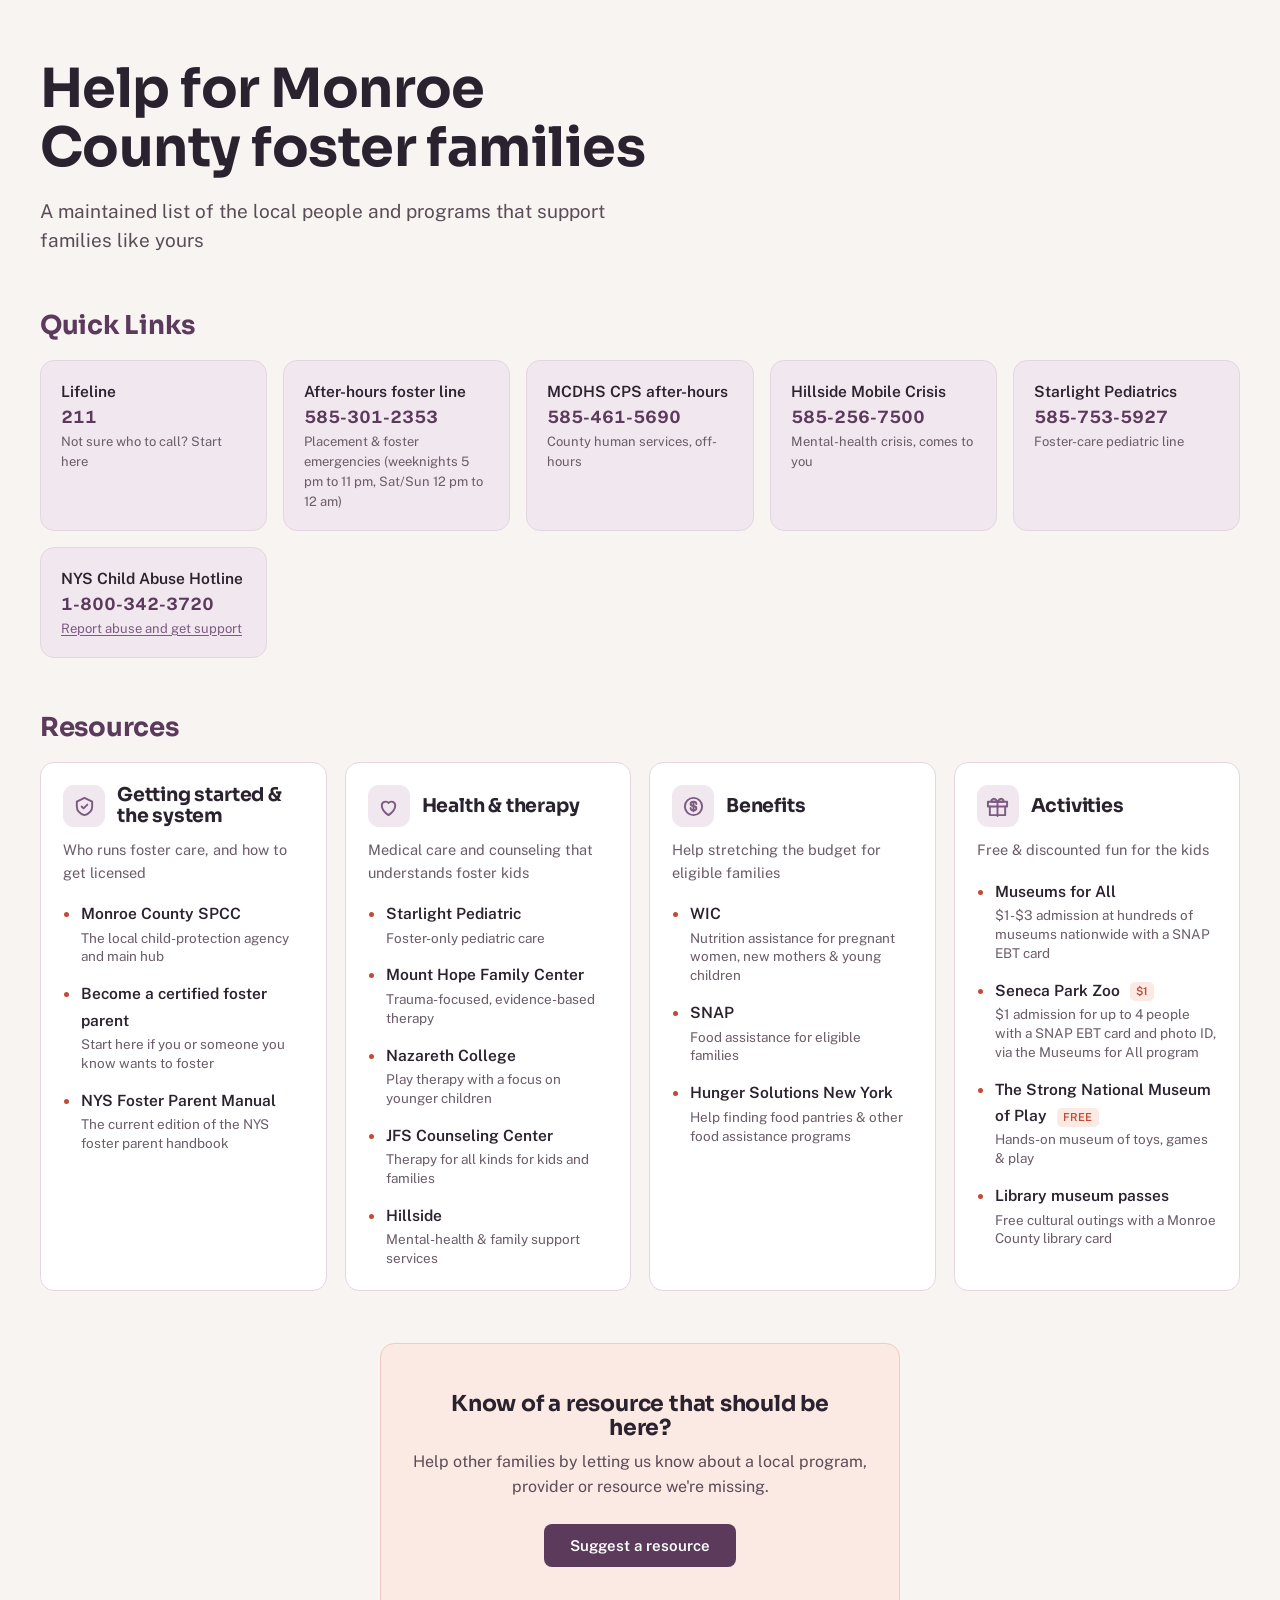
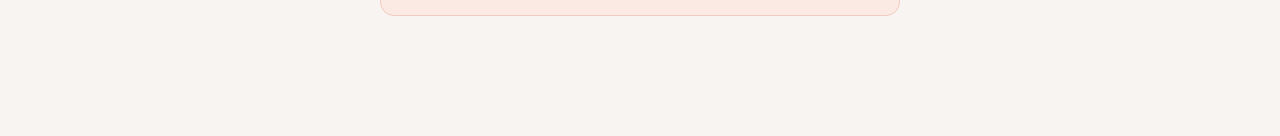
==== index.html @ cf286c2f "styling updates" ====
<!DOCTYPE html>
<html lang="en">
<head>
<meta charset="utf-8" />
<meta name="viewport" content="width=device-width, initial-scale=1" />
<title>Foster Family Resources in Monroe County, NY</title>
<meta name="description" content="A maintained directory of local support for foster and kinship families in Monroe County, New York: crisis help, therapy, benefits, activities and more." />
<link rel="preconnect" href="https://fonts.googleapis.com">
<link rel="preconnect" href="https://fonts.gstatic.com" crossorigin>
<link href="https://fonts.googleapis.com/css2?family=Sora:wght@500;600;700&family=Public+Sans:ital,wght@0,400;0,500;0,600;1,400&display=swap" rel="stylesheet">
<link rel="stylesheet" href="style.css">
</head>
<body>

<main id="top">
  <section class="hero wrap">
    <h1>Help for Monroe County foster families</h1>
    <p class="lead">A maintained list of the local people and programs that support families like yours</p>
  </section>

  <section class="wrap" aria-label="Quick links">
    <div class="sec-head">
      <h2>Quick Links</h2>
    </div>
    <div class="u-grid">
      <div class="u-item">
        <span class="u-name">Lifeline</span>
        <a class="u-num" href="tel:211">211</a>
        <span class="u-sub">Not sure who to call? Start here</span>
      </div>
      <div class="u-item">
        <span class="u-name">After-hours foster line</span>
        <a class="u-num" href="tel:5853012353">585-301-2353</a>
        <span class="u-sub">Placement &amp; foster emergencies (weeknights 5 pm to 11 pm, Sat/Sun 12 pm to 12 am)</span>
      </div>
      <div class="u-item">
        <span class="u-name">MCDHS CPS after-hours</span>
        <a class="u-num" href="tel:5854615690">585-461-5690</a>
        <span class="u-sub">County human services, off-hours</span>
      </div>
      <div class="u-item">
        <span class="u-name">Hillside Mobile Crisis</span>
        <a class="u-num" href="tel:5852567500">585-256-7500</a>
        <span class="u-sub">Mental-health crisis, comes to you</span>
      </div>
      <div class="u-item">
        <span class="u-name">Starlight Pediatrics</span>
        <a class="u-num" href="tel:5857535927">585-753-5927</a>
        <span class="u-sub">Foster-care pediatric line</span>
      </div>
      <div class="u-item">
        <span class="u-name">NYS Child Abuse Hotline</span>
        <a class="u-num" href="tel:18003423720">1-800-342-3720</a>
        <span class="u-sub"><a href="https://www.dorightbykids.org" target="_blank" rel="noopener">Report abuse and get support</a></span>
      </div>
    </div>
  </section>

  <div class="wrap" id="directory">
    <div class="sec-head">
      <h2>Resources</h2>
    </div>
    <div class="grid">

      <!-- Card 1 -->
      <div class="cat">
        <div class="cat-head">
          <div class="icon" aria-hidden="true"><svg viewBox="0 0 24 24" fill="none" stroke="currentColor" stroke-width="2" stroke-linecap="round" stroke-linejoin="round"><path d="M12 3l8 4v5c0 5-3.4 7.7-8 9-4.6-1.3-8-4-8-9V7z"/><path d="M9 12l2 2 4-4"/></svg></div>
          <h3>Getting started &amp; the system</h3>
        </div>
        <p>Who runs foster care, and how to get licensed</p>
        <ul>
          <li>
            <a class="link" href="https://www.spcc-roch.org/" target="_blank" rel="noopener">Monroe County SPCC</a>
            <div class="desc">The local child-protection agency and main hub</div>
          </li>
          <li>
            <a class="link" href="https://www.monroefostercare.org/get-started/" target="_blank" rel="noopener">Become a certified foster parent</a>
            <div class="desc">Start here if you or someone you know wants to foster</div>
          </li>
          <li>
            <a class="link" href="https://ocfs.ny.gov/main/publications/Pub5011.pdf" target="_blank" rel="noopener">NYS Foster Parent Manual</a>
            <div class="desc">The current edition of the NYS foster parent handbook</div>
          </li>
        </ul>
      </div>

      <!-- Card 2 -->
      <div class="cat">
        <div class="cat-head">
          <div class="icon" aria-hidden="true"><svg viewBox="0 0 24 24" fill="none" stroke="currentColor" stroke-width="2" stroke-linecap="round" stroke-linejoin="round"><path d="M12 21s-7-4.5-7-10a4 4 0 017-2.7A4 4 0 0119 11c0 5.5-7 10-7 10z"/></svg></div>
          <h3>Health &amp; therapy</h3>
        </div>
        <p>Medical care and counseling that understands foster kids</p>
        <ul>
          <li>
            <a class="link" href="https://www.monroecounty.gov/health-maternal-foster-care" target="_blank" rel="noopener">Starlight Pediatric</a>
            <div class="desc">Foster-only pediatric care</div>
          </li>
          <li>
            <a class="link" href="https://www.psych.rochester.edu/MHFC/" target="_blank" rel="noopener">Mount Hope Family Center</a>
            <div class="desc">Trauma-focused, evidence-based therapy</div>
          </li>
          <li>
            <a class="link" href="https://www2.naz.edu/york-wellness-rehabilitation-institute/clinic-care/play-therapy/" target="_blank" rel="noopener">Nazareth College</a>
            <div class="desc">Play therapy with a focus on younger children</div>
          </li>
          <li>
            <a class="link" href="https://jfsrochester.org/the-counseling-center-at-jfs/" target="_blank" rel="noopener">JFS Counseling Center</a>
            <div class="desc">Therapy for all kinds for kids and families</div>
          </li>
          <li>
            <a class="link" href="https://hillside.com/services/" target="_blank" rel="noopener">Hillside</a>
            <div class="desc">Mental-health &amp; family support services</div>
          </li>
        </ul>
      </div>

      <!-- Card 3 -->
      <div class="cat">
        <div class="cat-head">
          <div class="icon" aria-hidden="true"><svg viewBox="0 0 24 24" fill="none" stroke="currentColor" stroke-width="2" stroke-linecap="round" stroke-linejoin="round"><circle cx="12" cy="12" r="9"/><path d="M12 7v10M15 9.5c0-1.4-1.3-2.5-3-2.5s-3 1-3 2.3c0 1.3 1 1.9 3 2.2s3 1 3 2.2c0 1.3-1.3 2.3-3 2.3s-3-1.1-3-2.5"/></svg></div>
          <h3>Benefits</h3>
        </div>
        <p>Help stretching the budget for eligible families</p>
        <ul>
          <li>
            <a class="link" href="https://www.health.ny.gov/prevention/nutrition/wic/" target="_blank" rel="noopener">WIC</a>
            <div class="desc">Nutrition assistance for pregnant women, new mothers &amp; young children</div>
          </li>
          <li>
            <a class="link" href="https://otda.ny.gov/programs/snap/" target="_blank" rel="noopener">SNAP</a>
            <div class="desc">Food assistance for eligible families</div>
          </li>
          <li>
            <a class="link" href="https://hungersolutionsny.org/" target="_blank" rel="noopener">Hunger Solutions New York</a>
            <div class="desc">Help finding food pantries &amp; other food assistance programs</div>
          </li>
        </ul>
      </div>

      <!-- Card 4 -->
      <div class="cat">
        <div class="cat-head">
          <div class="icon" aria-hidden="true"><svg viewBox="0 0 24 24" fill="none" stroke="currentColor" stroke-width="2" stroke-linecap="round" stroke-linejoin="round"><path d="M20 12v9H4v-9"/><path d="M2 7h20v5H2z"/><path d="M12 22V7"/><path d="M12 7S9.5 3 7 4.2 6 7 6 7h6zM12 7s2.5-4 5-2.8S18 7 18 7h-6z"/></svg></div>
          <h3>Activities</h3>
        </div>
        <p>Free &amp; discounted fun for the kids</p>
        <ul>
          <li>
            <a class="link" href="https://museums4all.org/" target="_blank" rel="noopener">Museums for All</a>
            <div class="desc">$1-$3 admission at hundreds of museums nationwide with a SNAP EBT card</div>
          </li>
          <li>
            <a class="link" href="https://www.senecaparkzoo.org/" target="_blank" rel="noopener">Seneca Park Zoo <span class="tag">$1</span></a>
            <div class="desc">$1 admission for up to 4 people with a SNAP EBT card and photo ID, via the Museums for All program</div>
          </li>
          <li>
            <a class="link" href="https://www.museumofplay.org/about/community-access/" target="_blank" rel="noopener">The Strong National Museum of Play <span class="tag">Free</span></a>
            <div class="desc">Hands-on museum of toys, games &amp; play</div>
          </li>
          <li>
            <a class="link" href="https://libraryweb.org/whats_new/very-important-places-v-i-p-pass-program/" target="_blank" rel="noopener">Library museum passes</a>
            <div class="desc">Free cultural outings with a Monroe County library card</div>
          </li>
        </ul>
      </div>

    </div>

    <div class="suggest-cta" id="suggest">
      <h3>Know of a resource that should be here?</h3>
      <p>Help other families by letting us know about a local program, provider or resource we're missing.</p>
      <a class="suggest-btn" href="mailto:contact@monroecountyfosterparents.com">Suggest a resource</a>
    </div>
  </div>

</main>

</body>
</html>
---- style.css ----
:root{
  --ink:#2B2230;
  --evergreen:#5B3A5C;
  --moss:#7C5A82;
  --moss-soft:#F1E7EF;
  --paper:#F8F4F2;
  --card:#FFFFFF;
  --line:#E3D6E1;
  --honey:#E4694F;
  --honey-deep:#C24B33;
  --honey-soft:#FBE9E3;
  --shadow:0 1px 2px rgba(60,30,58,.05), 0 8px 24px rgba(60,30,58,.08);
  --radius:14px;
}
*{box-sizing:border-box}
html{scroll-behavior:smooth}
@media (prefers-reduced-motion:reduce){html{scroll-behavior:auto}}
body{
  margin:0;
  background:var(--paper);
  color:var(--ink);
  font-family:"Public Sans",system-ui,-apple-system,Segoe UI,Roboto,sans-serif;
  font-size:17px;
  line-height:1.55;
  -webkit-font-smoothing:antialiased;
}
a{color:var(--moss);text-underline-offset:2px;text-decoration-thickness:1px}
a:hover{color:var(--evergreen)}
h1,h2,h3{font-family:"Sora",system-ui,-apple-system,Segoe UI,Roboto,sans-serif;line-height:1.1;letter-spacing:-.01em;margin:0}
.wrap{max-width:1280px;margin:0 auto;padding:0 40px}

/* ---- Hero ---- */
.hero{padding-top:60px}
.hero .eyebrow{
  display:inline-block;font-size:13px;font-weight:600;letter-spacing:.08em;
  text-transform:uppercase;color:var(--honey-deep);margin-bottom:16px
}
.hero h1{font-size:clamp(34px,5.5vw,54px);max-width:16ch}
.hero p.lead{font-size:19px;max-width:52ch;margin:18px 0 0;color:#5A4C57}
.search{
  margin-top:28px;display:flex;gap:10px;max-width:520px;
  background:var(--card);border:1px solid var(--line);border-radius:12px;
  padding:6px;box-shadow:var(--shadow)
}
.search input{
  flex:1;border:none;background:transparent;font:400 16px "Public Sans",sans-serif;
  padding:10px 12px;color:var(--ink)
}
.search input:focus{outline:none}
.search button{
  border:none;background:var(--evergreen);color:#fff;font:600 15px "Public Sans",sans-serif;
  padding:10px 20px;border-radius:8px;cursor:pointer
}
.search button:hover{background:var(--moss)}

/* ---- Quick links ---- */
.u-grid{display:grid;grid-template-columns:repeat(auto-fit,minmax(220px,1fr));gap:16px}
.u-item{
  background:var(--moss-soft);border:1px solid var(--line);border-radius:var(--radius);
  padding:18px 20px;display:flex;flex-direction:column;gap:1px;
  transition:transform .16s ease
}
@media (prefers-reduced-motion:no-preference){
  .u-item:hover{transform:translateY(-3px)}
}
.u-item .u-name{color:var(--ink);font-weight:600;font-size:15.5px}
.u-item a.u-num{
  font-size:17px;font-weight:700;color:var(--evergreen);font-variant-numeric:tabular-nums;
  text-decoration:none
}
.u-item a.u-num:hover{text-decoration:underline;color:var(--moss)}
.u-item .u-sub{font-size:13px;color:#6B5C67}
.u-item .u-sub a{color:var(--moss)}

@media(max-width:560px){
  body{margin-top:24px}
  .wrap{padding:0 24px}
  #directory{margin-top:28px}
  .suggest-cta{margin-top:28px}
  .sec-head{margin-top:28px}
  .u-item{padding:16px 18px}
  .u-item .u-name{font-size:16.5px}
  .u-item a.u-num{font-size:18px}
}

/* ---- Section head ---- */
.sec-head{display:flex;align-items:baseline;justify-content:space-between;margin:56px 0 20px;gap:16px}
.sec-head h2{font-size:26px;color:var(--evergreen)}
.sec-head p{margin:0;color:#6B5C67;font-size:15px}

/* ---- Category grid ---- */
#directory{margin-top:52px}
main{padding-bottom:120px}
.grid{display:grid;grid-template-columns:repeat(auto-fill,minmax(280px,1fr));gap:18px}
.cat{
  background:var(--card);border:1px solid var(--line);border-radius:var(--radius);
  padding:22px;display:flex;flex-direction:column;
  transition:transform .16s ease
}
@media (prefers-reduced-motion:no-preference){
  .cat:hover{transform:translateY(-3px)}
}
.cat-head{display:flex;align-items:center;gap:12px;margin-bottom:12px}
.cat .icon{
  width:42px;height:42px;border-radius:11px;background:var(--moss-soft);
  display:grid;place-items:center;color:var(--moss);flex:none
}
.cat .icon svg{width:23px;height:23px}
.cat h3{font-size:19px;margin-bottom:0}
.cat > p{margin:0 0 16px;font-size:14.5px;color:#6B5C67}
.cat ul{list-style:disc;margin:0;padding:0 0 0 18px;display:flex;flex-direction:column;gap:14px}
.cat li::marker{color:var(--honey-deep)}
.cat li a.link{
  text-decoration:none;color:var(--ink);
  font-size:15.5px;font-weight:600
}
.cat li a.link:hover{color:var(--moss)}
.cat li .desc{margin:2px 0 0;font-size:13.5px;color:#6B5C67;line-height:1.4}
.cat li .tag{
  display:inline-block;font-size:11px;font-weight:600;letter-spacing:.03em;
  color:var(--honey-deep);background:var(--honey-soft);border-radius:5px;padding:1px 6px;margin-left:6px;
  vertical-align:middle;text-transform:uppercase
}

/* ---- Suggest call-out ---- */
.suggest-cta{
  margin-top:52px;padding:48px 32px;text-align:center;max-width:520px;margin-left:auto;margin-right:auto;
  background:var(--honey-soft);border:1px solid #F0CBC0;
  border-radius:var(--radius)
}
.suggest-cta h3{font-size:22px;max-width:24ch;margin:0 auto}
.suggest-cta p{margin:10px auto 24px;font-size:16px;color:#5A4C57;max-width:46ch}
.suggest-btn{
  display:inline-block;background:var(--evergreen);color:#fff;text-decoration:none;
  font:600 15px "Public Sans",sans-serif;padding:13px 26px;border-radius:8px
}
.suggest-btn:hover{background:var(--moss);color:#fff}

@media(max-width:560px){
  .suggest-cta{padding:36px 22px}
}
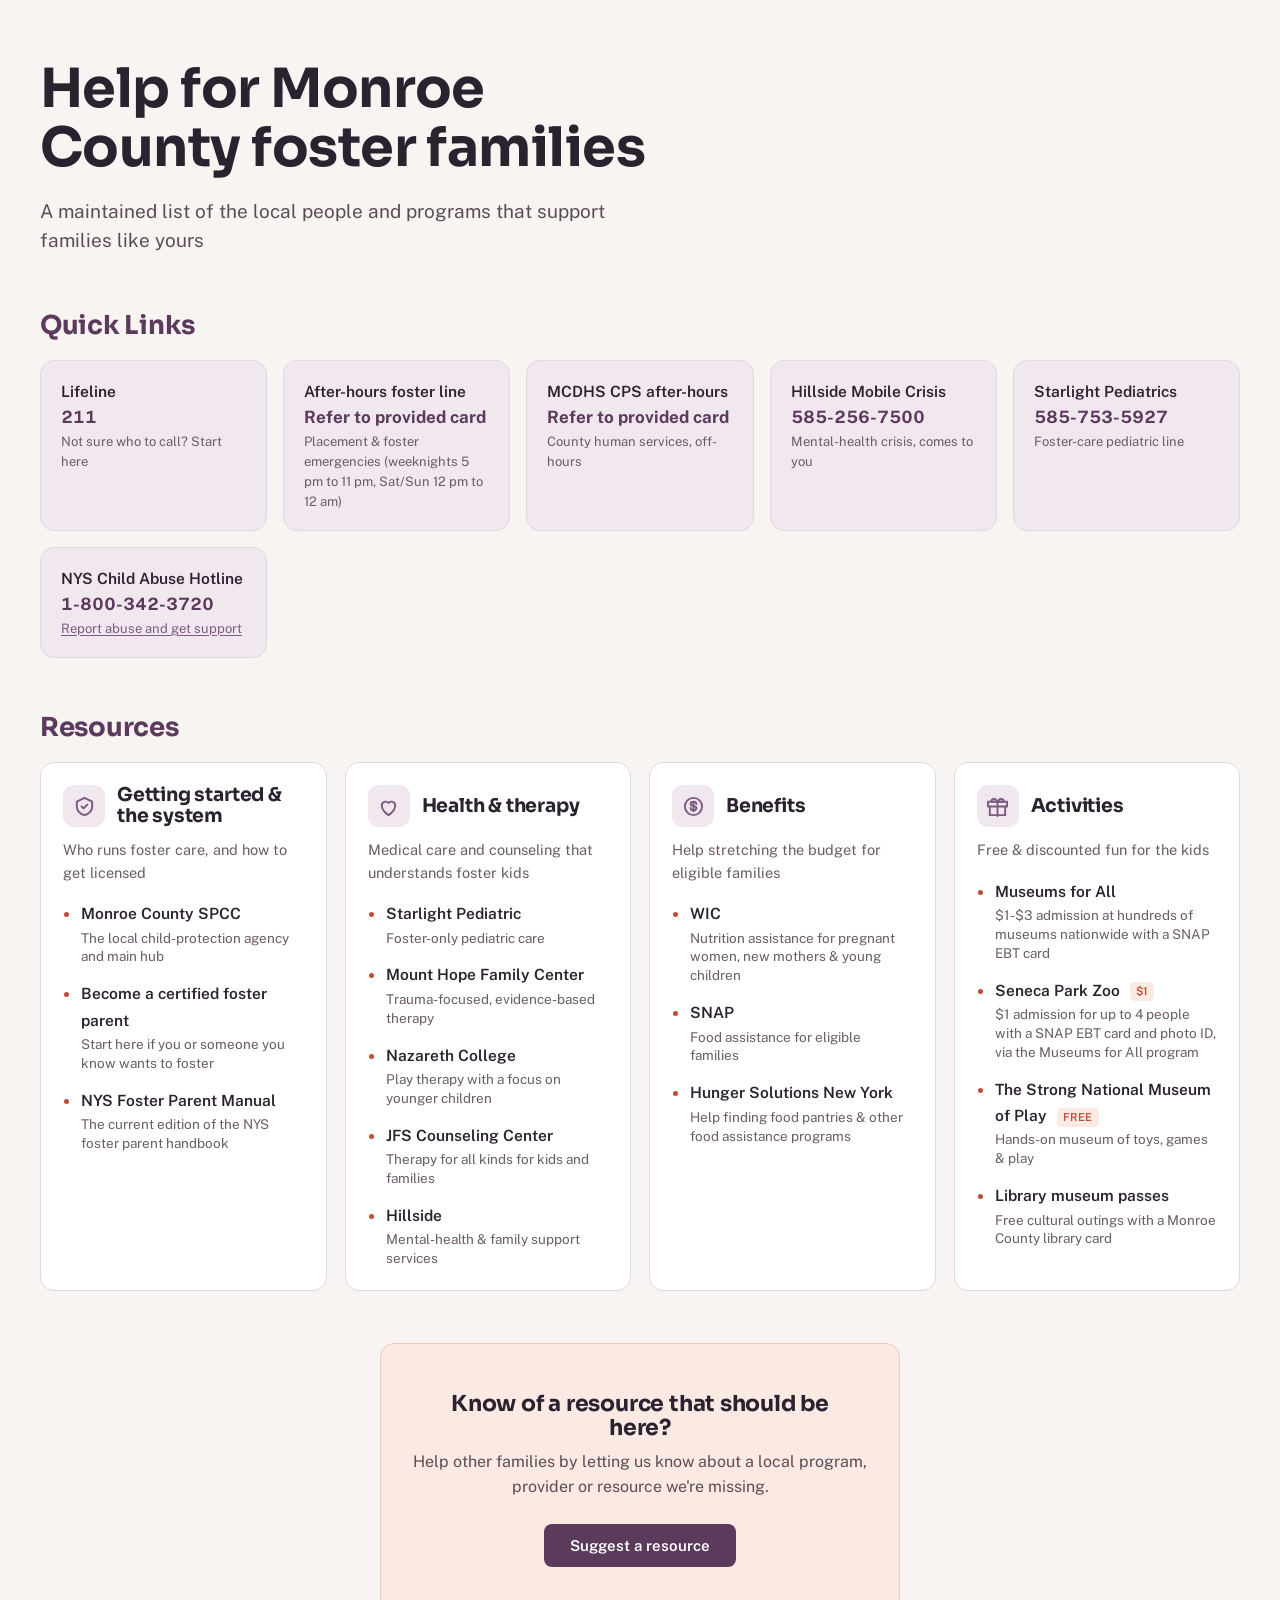
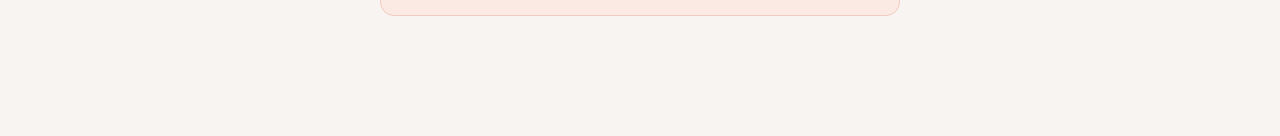
==== commit 17b49998: "remove after hours numbers" ====
--- a/index.html
+++ b/index.html
@@ -31,12 +31,12 @@
       </div>
       <div class="u-item">
         <span class="u-name">After-hours foster line</span>
-        <a class="u-num" href="tel:5853012353">585-301-2353</a>
+        <a class="u-num">Refer to provided card</a>
         <span class="u-sub">Placement &amp; foster emergencies (weeknights 5 pm to 11 pm, Sat/Sun 12 pm to 12 am)</span>
       </div>
       <div class="u-item">
         <span class="u-name">MCDHS CPS after-hours</span>
-        <a class="u-num" href="tel:5854615690">585-461-5690</a>
+        <a class="u-num">Refer to provided card</a>
         <span class="u-sub">County human services, off-hours</span>
       </div>
       <div class="u-item">
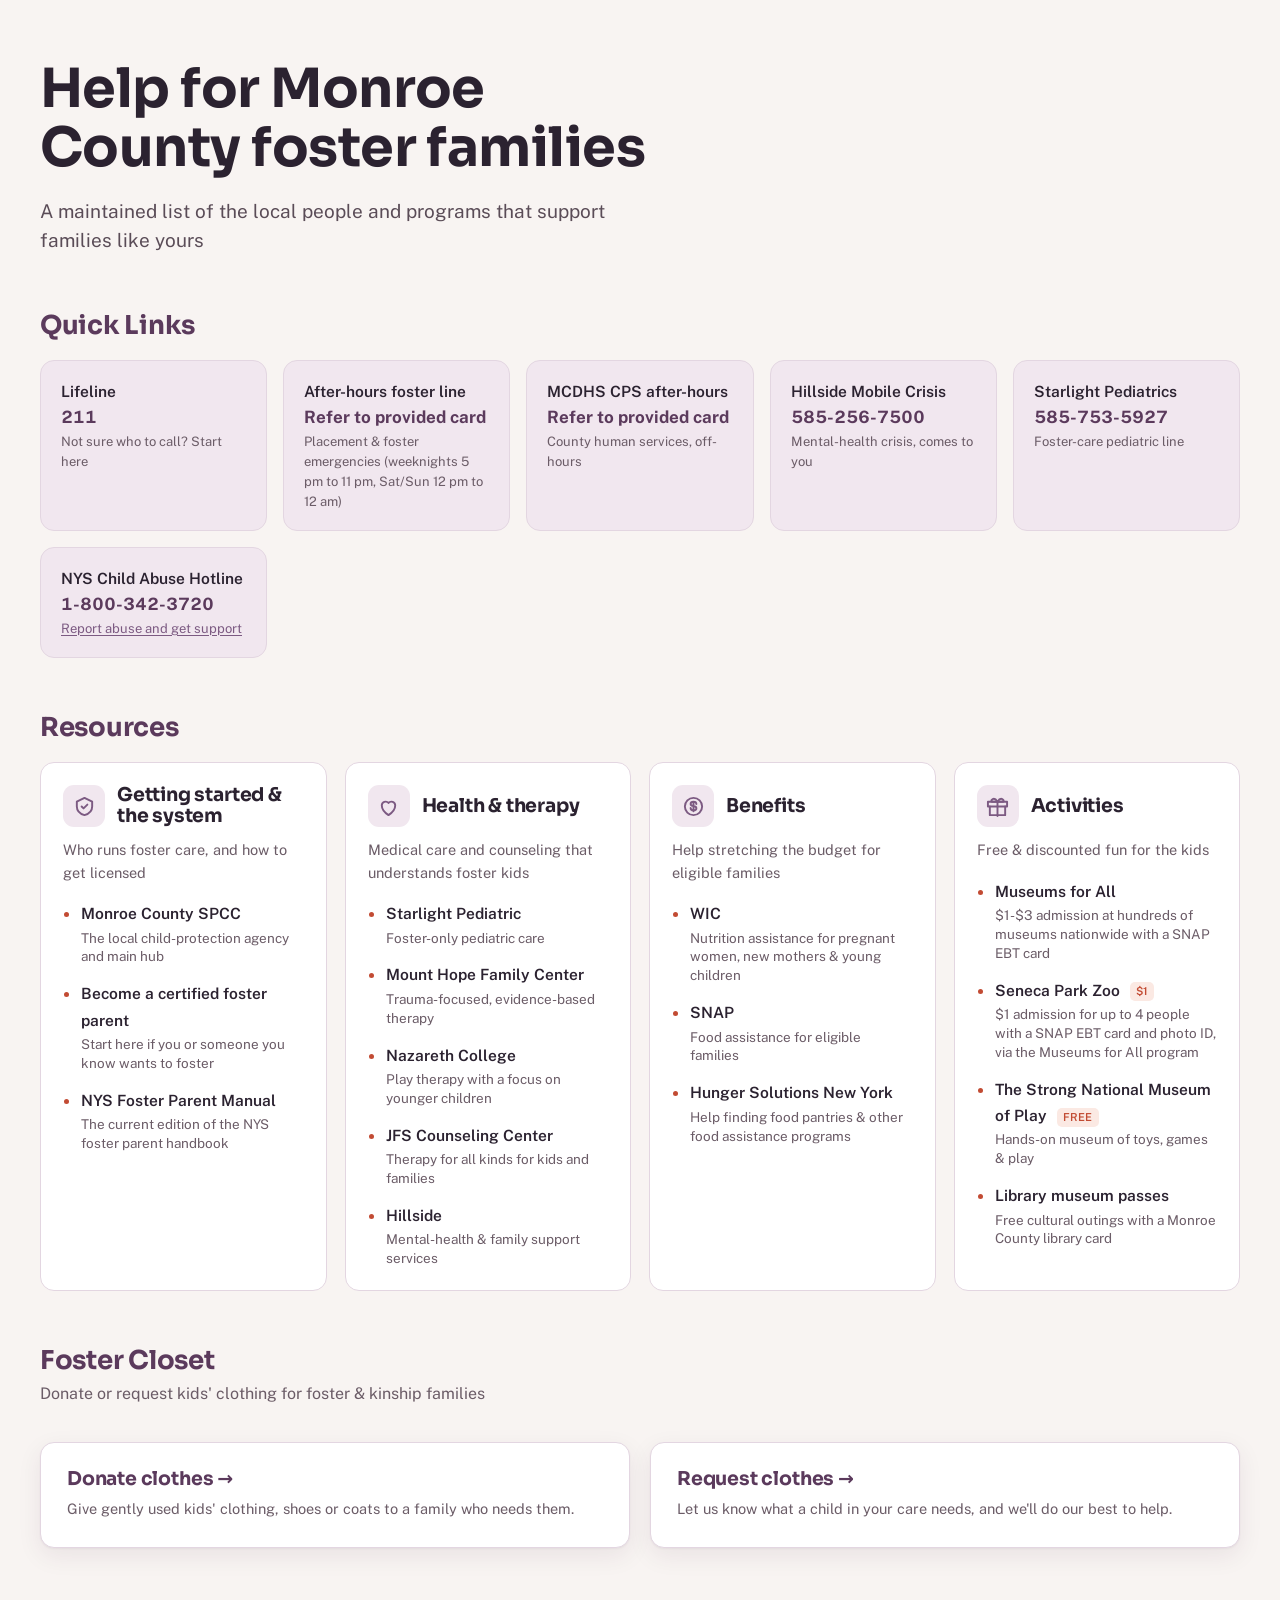
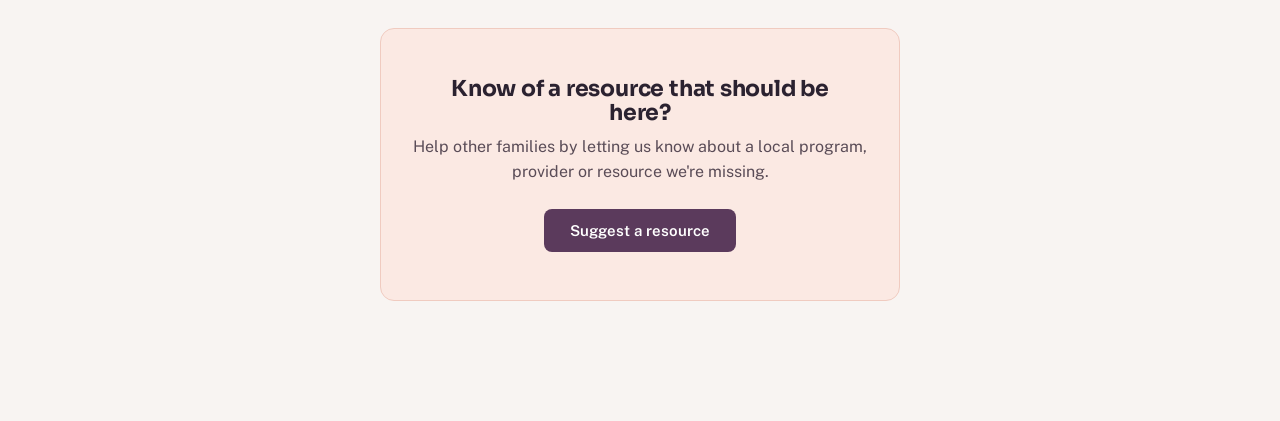
==== commit ada94e6b: "Add foster closet form" ====
--- a/index.html
+++ b/index.html
@@ -168,7 +168,26 @@
       </div>
 
     </div>
-
+  </div>
+
+  <section class="wrap" aria-label="Foster Closet" id="foster-closet">
+    <div class="sec-head sec-head--stacked">
+      <h2>Foster Closet</h2>
+      <p>Donate or request kids' clothing for foster &amp; kinship families</p>
+    </div>
+    <div class="closet-links">
+      <a class="closet-link-card" href="donate-closet.html">
+        <h3>Donate clothes &rarr;</h3>
+        <p>Give gently used kids' clothing, shoes or coats to a family who needs them.</p>
+      </a>
+      <a class="closet-link-card" href="request-closet.html">
+        <h3>Request clothes &rarr;</h3>
+        <p>Let us know what a child in your care needs, and we'll do our best to help.</p>
+      </a>
+    </div>
+  </section>
+
+  <div class="wrap">
     <div class="suggest-cta" id="suggest">
       <h3>Know of a resource that should be here?</h3>
       <p>Help other families by letting us know about a local program, provider or resource we're missing.</p>
--- a/style.css
+++ b/style.css
@@ -88,6 +88,9 @@
 .sec-head h2{font-size:26px;color:var(--evergreen)}
 .sec-head p{margin:0;color:#6B5C67;font-size:15px}
 
+.sec-head--stacked{flex-direction:column;align-items:flex-start;gap:6px}
+.sec-head--stacked p{font-size:16px}
+
 /* ---- Category grid ---- */
 #directory{margin-top:52px}
 main{padding-bottom:120px}
@@ -139,3 +142,48 @@
 @media(max-width:560px){
   .suggest-cta{padding:36px 22px}
 }
+
+/* ---- Sub-pages (foster closet) ---- */
+.back-link{
+  display:inline-block;margin-top:32px;font-size:14px;font-weight:600;
+  color:var(--moss);text-decoration:none
+}
+.back-link:hover{color:var(--evergreen)}
+.page-hero{padding:20px 0 8px}
+.page-hero h1{font-size:clamp(28px,4.5vw,40px);max-width:18ch}
+.page-hero p.lead{font-size:17px;max-width:56ch;margin:14px 0 0;color:#5A4C57}
+
+.closet-links{display:flex;gap:20px;flex-wrap:wrap;margin:36px 0 80px}
+.closet-link-card{
+  flex:1 1 260px;background:var(--card);border:1px solid var(--line);border-radius:var(--radius);
+  padding:26px;text-decoration:none;color:var(--ink);box-shadow:var(--shadow);
+  transition:transform .16s ease
+}
+@media (prefers-reduced-motion:no-preference){
+  .closet-link-card:hover{transform:translateY(-3px)}
+}
+.closet-link-card h3{font-size:19px;color:var(--evergreen);margin-bottom:8px}
+.closet-link-card p{margin:0;font-size:14.5px;color:#6B5C67}
+
+.form-card{
+  background:var(--card);border:1px solid var(--line);border-radius:var(--radius);
+  padding:32px;box-shadow:var(--shadow);max-width:640px;margin:32px 0 100px
+}
+.form-card--centered{margin-left:auto;margin-right:auto}
+.field{margin-bottom:20px;display:flex;flex-direction:column;gap:6px}
+.field label{font-weight:600;font-size:14.5px;color:var(--ink)}
+.field .hint{font-size:13px;font-weight:400;color:#6B5C67}
+.field input,.field select,.field textarea{
+  font:400 16px "Public Sans",sans-serif;padding:10px 12px;
+  border:1px solid var(--line);border-radius:8px;background:var(--paper);color:var(--ink)
+}
+.field textarea{resize:vertical;min-height:90px}
+.field input:focus,.field select:focus,.field textarea:focus{
+  outline:2px solid var(--moss);outline-offset:1px
+}
+.form-card .suggest-btn{display:block;margin-left:auto;margin-top:28px}
+.form-note{margin-top:16px;font-size:13.5px;color:#6B5C67;text-align:right}
+
+@media(max-width:560px){
+  .form-card{padding:22px}
+}
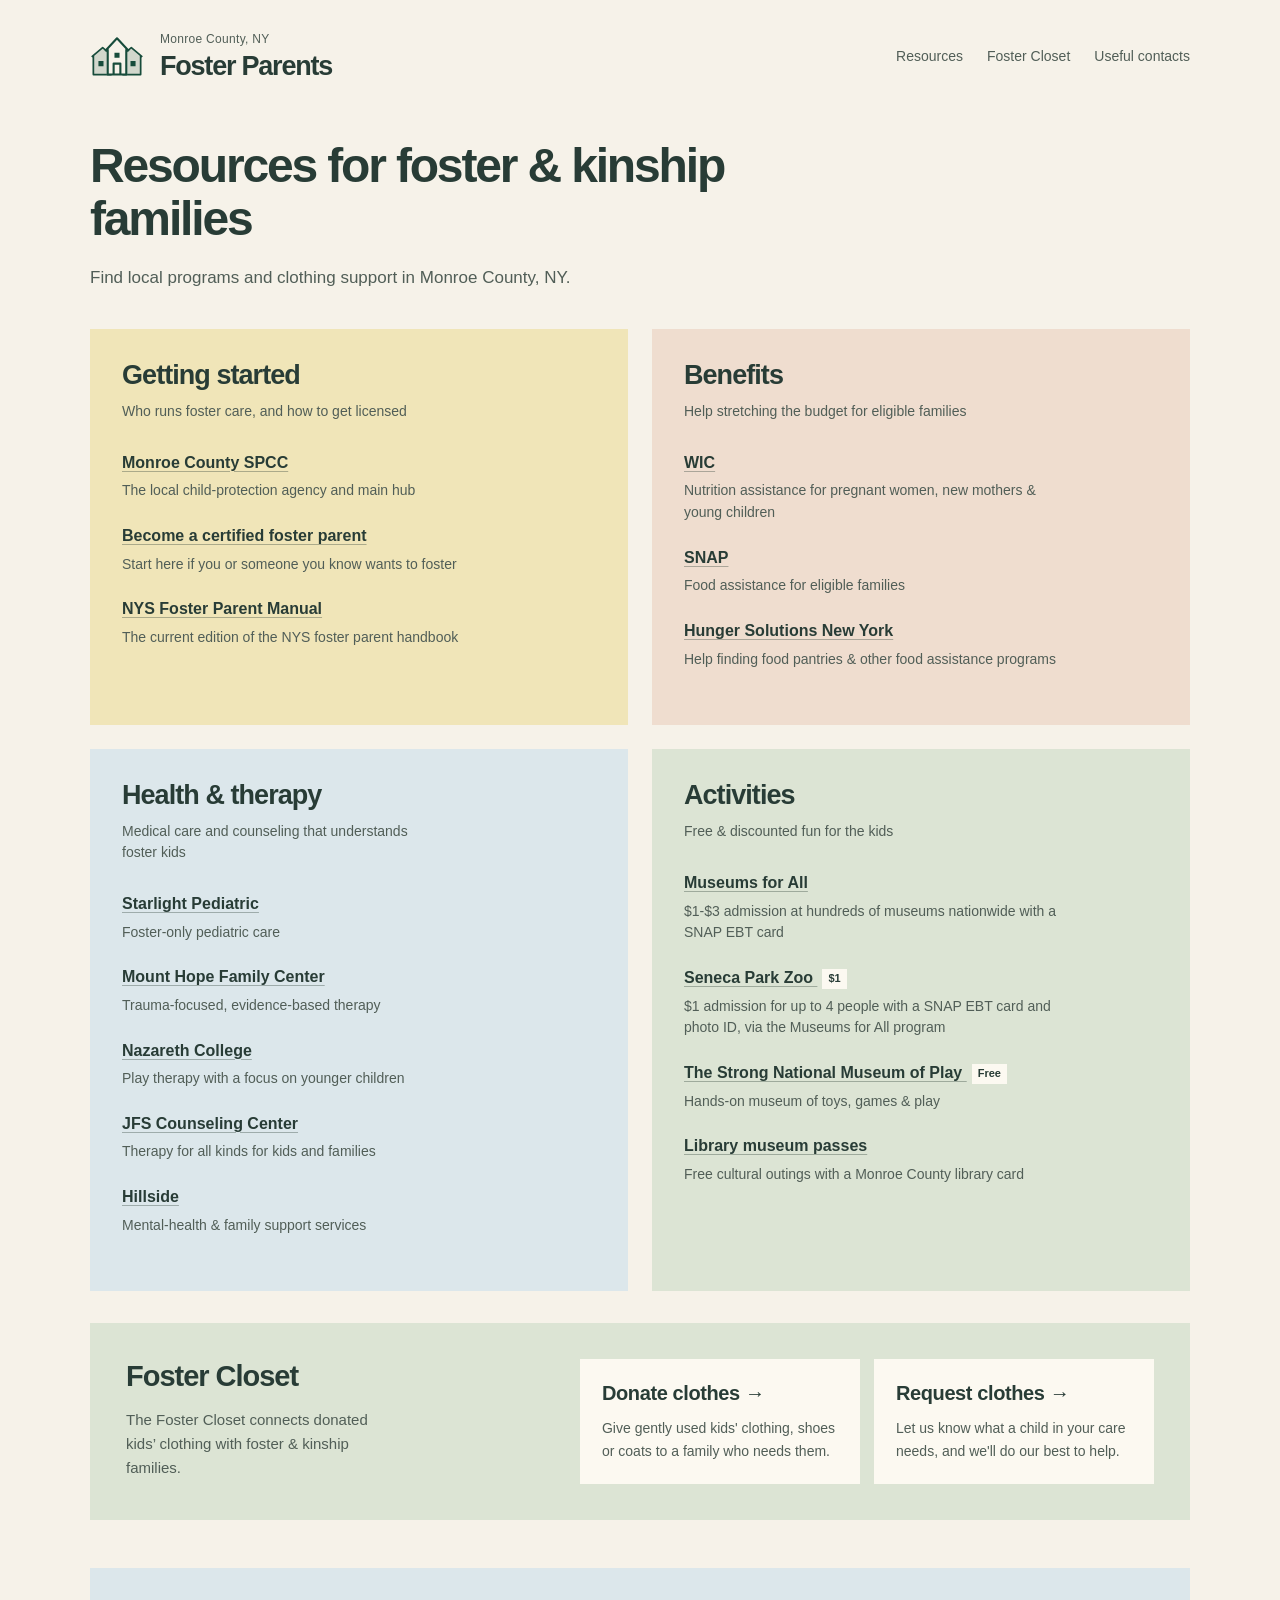
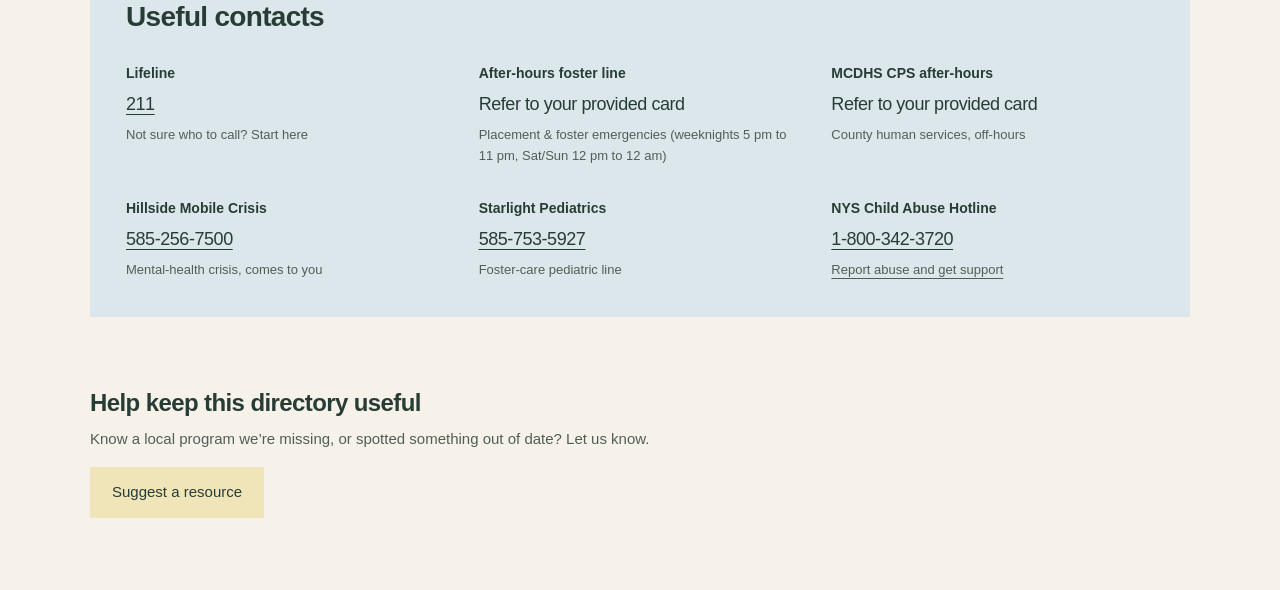
==== commit dc742fbe: "Refresh resource site with neighborhood bulletin board design - Add cohesive colors, grouped resourc" ====
--- a/index.html
+++ b/index.html
@@ -6,162 +6,120 @@
 <meta name="viewport" content="width=device-width, initial-scale=1" />
 <title>Foster Family Resources in Monroe County, NY</title>
 <meta name="description" content="A maintained directory of local support for foster and kinship families in Monroe County, New York: crisis help, therapy, benefits, activities and more." />
-<link rel="preconnect" href="https://fonts.googleapis.com">
-<link rel="preconnect" href="https://fonts.gstatic.com" crossorigin>
-<link href="https://fonts.googleapis.com/css2?family=Sora:wght@500;600;700&family=Public+Sans:ital,wght@0,400;0,500;0,600;1,400&display=swap" rel="stylesheet">
+<link rel="canonical" href="https://monroecountyfosterparents.com/" />
+<meta property="og:type" content="website" />
+<meta property="og:site_name" content="Monroe County Foster Parents" />
+<meta property="og:title" content="Foster Family Resources in Monroe County, NY" />
+<meta property="og:description" content="A maintained directory of local support for foster and kinship families in Monroe County, New York: crisis help, therapy, benefits, activities and more." />
+<meta property="og:url" content="https://monroecountyfosterparents.com/" />
+<meta name="twitter:card" content="summary" />
+<meta name="twitter:title" content="Foster Family Resources in Monroe County, NY" />
+<meta name="twitter:description" content="A maintained directory of local support for foster and kinship families in Monroe County, New York: crisis help, therapy, benefits, activities and more." />
+<script type="application/ld+json">
+{
+  "@context": "https://schema.org",
+  "@type": "Organization",
+  "name": "Monroe County Foster Parents",
+  "url": "https://monroecountyfosterparents.com/",
+  "description": "A maintained directory of local support for foster and kinship families in Monroe County, New York: crisis help, therapy, benefits, activities and more.",
+  "areaServed": {
+    "@type": "AdministrativeArea",
+    "name": "Monroe County, New York"
+  }
+}
+</script>
 <link rel="stylesheet" href="style.css">
 </head>
-<body>
+<body class="neighborhood">
+<a class="skip-link" href="#main">Skip to content</a>
+<header class="site-header wrap"><a class="brand" href="index.html"><svg class="village-mark" viewBox="0 0 64 52" aria-hidden="true" focusable="false" fill="none"><path d="M3 27 15 17l12 10v21H3Z" fill="currentColor" opacity=".16"/><path d="M37 27 49 17l12 10v21H37Z" fill="currentColor" opacity=".16"/><path d="m2 27 13-11 13 11M4 26v22h21V26m11 1 13-11 13 11M39 26v22h21V26" stroke="currentColor" stroke-width="2" stroke-linejoin="round"/><path d="M20 19 32 6l12 13v29H20Z" fill="var(--paper)"/><path d="m18 20 14-15 14 15M21 18v30h22V18M28 48V35h8v13" stroke="currentColor" stroke-width="2.5" stroke-linejoin="round"/><path d="M29 22h6v6h-6zM10 32h6v6h-6zM48 32h6v6h-6z" fill="currentColor"/></svg><span class="brand-type"><span class="brand-place">Monroe County, NY</span><span class="brand-name">Foster Parents</span></span></a><nav aria-label="Main navigation"><a href="index.html#directory">Resources</a><a href="index.html#foster-closet">Foster Closet</a><a href="index.html#contacts">Useful contacts</a></nav></header>
 
-<main id="top">
-  <section class="hero wrap">
-    <h1>Help for Monroe County foster families</h1>
-    <p class="lead">A maintained list of the local people and programs that support families like yours</p>
-  </section>
-
-  <section class="wrap" aria-label="Quick links">
-    <div class="sec-head">
-      <h2>Quick Links</h2>
-    </div>
-    <div class="u-grid">
-      <div class="u-item">
-        <span class="u-name">Lifeline</span>
-        <a class="u-num" href="tel:211">211</a>
-        <span class="u-sub">Not sure who to call? Start here</span>
-      </div>
-      <div class="u-item">
-        <span class="u-name">After-hours foster line</span>
-        <a class="u-num">Refer to provided card</a>
-        <span class="u-sub">Placement &amp; foster emergencies (weeknights 5 pm to 11 pm, Sat/Sun 12 pm to 12 am)</span>
-      </div>
-      <div class="u-item">
-        <span class="u-name">MCDHS CPS after-hours</span>
-        <a class="u-num">Refer to provided card</a>
-        <span class="u-sub">County human services, off-hours</span>
-      </div>
-      <div class="u-item">
-        <span class="u-name">Hillside Mobile Crisis</span>
-        <a class="u-num" href="tel:5852567500">585-256-7500</a>
-        <span class="u-sub">Mental-health crisis, comes to you</span>
-      </div>
-      <div class="u-item">
-        <span class="u-name">Starlight Pediatrics</span>
-        <a class="u-num" href="tel:5857535927">585-753-5927</a>
-        <span class="u-sub">Foster-care pediatric line</span>
-      </div>
-      <div class="u-item">
-        <span class="u-name">NYS Child Abuse Hotline</span>
-        <a class="u-num" href="tel:18003423720">1-800-342-3720</a>
-        <span class="u-sub"><a href="https://www.dorightbykids.org" target="_blank" rel="noopener">Report abuse and get support</a></span>
-      </div>
-    </div>
-  </section>
-
+<main id="main" tabindex="-1">
   <div class="wrap" id="directory">
     <div class="sec-head">
-      <h2>Resources</h2>
+      <div><h1>Resources for foster &amp; kinship families</h1><p class="directory-intro">Find local programs and clothing support in Monroe County, NY.</p></div>
     </div>
     <div class="grid">
 
-      <!-- Card 1 -->
       <div class="cat">
-        <div class="cat-head">
-          <div class="icon" aria-hidden="true"><svg viewBox="0 0 24 24" fill="none" stroke="currentColor" stroke-width="2" stroke-linecap="round" stroke-linejoin="round"><path d="M12 3l8 4v5c0 5-3.4 7.7-8 9-4.6-1.3-8-4-8-9V7z"/><path d="M9 12l2 2 4-4"/></svg></div>
-          <h3>Getting started &amp; the system</h3>
-        </div>
-        <p>Who runs foster care, and how to get licensed</p>
-        <ul>
+        <div class="cat-heading"><h2 id="getting-started">Getting started</h2><p>Who runs foster care, and how to get licensed</p></div>
+        <ul role="list">
           <li>
-            <a class="link" href="https://www.spcc-roch.org/" target="_blank" rel="noopener">Monroe County SPCC</a>
+            <a class="link" href="https://www.spcc-roch.org/" target="_blank" rel="noopener">Monroe County SPCC<span class="sr-only"> (opens in a new tab)</span></a>
             <div class="desc">The local child-protection agency and main hub</div>
           </li>
           <li>
-            <a class="link" href="https://www.monroefostercare.org/get-started/" target="_blank" rel="noopener">Become a certified foster parent</a>
+            <a class="link" href="https://www.monroefostercare.org/get-started/" target="_blank" rel="noopener">Become a certified foster parent<span class="sr-only"> (opens in a new tab)</span></a>
             <div class="desc">Start here if you or someone you know wants to foster</div>
           </li>
           <li>
-            <a class="link" href="https://ocfs.ny.gov/main/publications/Pub5011.pdf" target="_blank" rel="noopener">NYS Foster Parent Manual</a>
+            <a class="link" href="https://ocfs.ny.gov/main/publications/Pub5011.pdf" target="_blank" rel="noopener">NYS Foster Parent Manual<span class="sr-only"> (opens in a new tab)</span></a>
             <div class="desc">The current edition of the NYS foster parent handbook</div>
           </li>
         </ul>
       </div>
 
-      <!-- Card 2 -->
       <div class="cat">
-        <div class="cat-head">
-          <div class="icon" aria-hidden="true"><svg viewBox="0 0 24 24" fill="none" stroke="currentColor" stroke-width="2" stroke-linecap="round" stroke-linejoin="round"><path d="M12 21s-7-4.5-7-10a4 4 0 017-2.7A4 4 0 0119 11c0 5.5-7 10-7 10z"/></svg></div>
-          <h3>Health &amp; therapy</h3>
-        </div>
-        <p>Medical care and counseling that understands foster kids</p>
-        <ul>
+        <div class="cat-heading"><h2 id="benefits">Benefits</h2><p>Help stretching the budget for eligible families</p></div>
+        <ul role="list">
           <li>
-            <a class="link" href="https://www.monroecounty.gov/health-maternal-foster-care" target="_blank" rel="noopener">Starlight Pediatric</a>
+            <a class="link" href="https://www.health.ny.gov/prevention/nutrition/wic/" target="_blank" rel="noopener">WIC<span class="sr-only"> (opens in a new tab)</span></a>
+            <div class="desc">Nutrition assistance for pregnant women, new mothers &amp; young children</div>
+          </li>
+          <li>
+            <a class="link" href="https://otda.ny.gov/programs/snap/" target="_blank" rel="noopener">SNAP<span class="sr-only"> (opens in a new tab)</span></a>
+            <div class="desc">Food assistance for eligible families</div>
+          </li>
+          <li>
+            <a class="link" href="https://hungersolutionsny.org/" target="_blank" rel="noopener">Hunger Solutions New York<span class="sr-only"> (opens in a new tab)</span></a>
+            <div class="desc">Help finding food pantries &amp; other food assistance programs</div>
+          </li>
+        </ul>
+      </div>
+
+      <div class="cat">
+        <div class="cat-heading"><h2 id="health">Health &amp; therapy</h2><p>Medical care and counseling that understands foster kids</p></div>
+        <ul role="list">
+          <li>
+            <a class="link" href="https://www.monroecounty.gov/health-maternal-foster-care" target="_blank" rel="noopener">Starlight Pediatric<span class="sr-only"> (opens in a new tab)</span></a>
             <div class="desc">Foster-only pediatric care</div>
           </li>
           <li>
-            <a class="link" href="https://www.psych.rochester.edu/MHFC/" target="_blank" rel="noopener">Mount Hope Family Center</a>
+            <a class="link" href="https://www.psych.rochester.edu/MHFC/" target="_blank" rel="noopener">Mount Hope Family Center<span class="sr-only"> (opens in a new tab)</span></a>
             <div class="desc">Trauma-focused, evidence-based therapy</div>
           </li>
           <li>
-            <a class="link" href="https://www2.naz.edu/york-wellness-rehabilitation-institute/clinic-care/play-therapy/" target="_blank" rel="noopener">Nazareth College</a>
+            <a class="link" href="https://www2.naz.edu/york-wellness-rehabilitation-institute/clinic-care/play-therapy/" target="_blank" rel="noopener">Nazareth College<span class="sr-only"> (opens in a new tab)</span></a>
             <div class="desc">Play therapy with a focus on younger children</div>
           </li>
           <li>
-            <a class="link" href="https://jfsrochester.org/the-counseling-center-at-jfs/" target="_blank" rel="noopener">JFS Counseling Center</a>
+            <a class="link" href="https://jfsrochester.org/the-counseling-center-at-jfs/" target="_blank" rel="noopener">JFS Counseling Center<span class="sr-only"> (opens in a new tab)</span></a>
             <div class="desc">Therapy for all kinds for kids and families</div>
           </li>
           <li>
-            <a class="link" href="https://hillside.com/services/" target="_blank" rel="noopener">Hillside</a>
+            <a class="link" href="https://hillside.com/services/" target="_blank" rel="noopener">Hillside<span class="sr-only"> (opens in a new tab)</span></a>
             <div class="desc">Mental-health &amp; family support services</div>
           </li>
         </ul>
       </div>
 
-      <!-- Card 3 -->
       <div class="cat">
-        <div class="cat-head">
-          <div class="icon" aria-hidden="true"><svg viewBox="0 0 24 24" fill="none" stroke="currentColor" stroke-width="2" stroke-linecap="round" stroke-linejoin="round"><circle cx="12" cy="12" r="9"/><path d="M12 7v10M15 9.5c0-1.4-1.3-2.5-3-2.5s-3 1-3 2.3c0 1.3 1 1.9 3 2.2s3 1 3 2.2c0 1.3-1.3 2.3-3 2.3s-3-1.1-3-2.5"/></svg></div>
-          <h3>Benefits</h3>
-        </div>
-        <p>Help stretching the budget for eligible families</p>
-        <ul>
+        <div class="cat-heading"><h2 id="activities">Activities</h2><p>Free &amp; discounted fun for the kids</p></div>
+        <ul role="list">
           <li>
-            <a class="link" href="https://www.health.ny.gov/prevention/nutrition/wic/" target="_blank" rel="noopener">WIC</a>
-            <div class="desc">Nutrition assistance for pregnant women, new mothers &amp; young children</div>
-          </li>
-          <li>
-            <a class="link" href="https://otda.ny.gov/programs/snap/" target="_blank" rel="noopener">SNAP</a>
-            <div class="desc">Food assistance for eligible families</div>
-          </li>
-          <li>
-            <a class="link" href="https://hungersolutionsny.org/" target="_blank" rel="noopener">Hunger Solutions New York</a>
-            <div class="desc">Help finding food pantries &amp; other food assistance programs</div>
-          </li>
-        </ul>
-      </div>
-
-      <!-- Card 4 -->
-      <div class="cat">
-        <div class="cat-head">
-          <div class="icon" aria-hidden="true"><svg viewBox="0 0 24 24" fill="none" stroke="currentColor" stroke-width="2" stroke-linecap="round" stroke-linejoin="round"><path d="M20 12v9H4v-9"/><path d="M2 7h20v5H2z"/><path d="M12 22V7"/><path d="M12 7S9.5 3 7 4.2 6 7 6 7h6zM12 7s2.5-4 5-2.8S18 7 18 7h-6z"/></svg></div>
-          <h3>Activities</h3>
-        </div>
-        <p>Free &amp; discounted fun for the kids</p>
-        <ul>
-          <li>
-            <a class="link" href="https://museums4all.org/" target="_blank" rel="noopener">Museums for All</a>
+            <a class="link" href="https://museums4all.org/" target="_blank" rel="noopener">Museums for All<span class="sr-only"> (opens in a new tab)</span></a>
             <div class="desc">$1-$3 admission at hundreds of museums nationwide with a SNAP EBT card</div>
           </li>
           <li>
-            <a class="link" href="https://www.senecaparkzoo.org/" target="_blank" rel="noopener">Seneca Park Zoo <span class="tag">$1</span></a>
+            <a class="link" href="https://www.senecaparkzoo.org/" target="_blank" rel="noopener">Seneca Park Zoo <span class="tag">$1</span><span class="sr-only"> (opens in a new tab)</span></a>
             <div class="desc">$1 admission for up to 4 people with a SNAP EBT card and photo ID, via the Museums for All program</div>
           </li>
           <li>
-            <a class="link" href="https://www.museumofplay.org/about/community-access/" target="_blank" rel="noopener">The Strong National Museum of Play <span class="tag">Free</span></a>
+            <a class="link" href="https://www.museumofplay.org/about/community-access/" target="_blank" rel="noopener">The Strong National Museum of Play <span class="tag">Free</span><span class="sr-only"> (opens in a new tab)</span></a>
             <div class="desc">Hands-on museum of toys, games &amp; play</div>
           </li>
           <li>
-            <a class="link" href="https://libraryweb.org/whats_new/very-important-places-v-i-p-pass-program/" target="_blank" rel="noopener">Library museum passes</a>
+            <a class="link" href="https://libraryweb.org/whats_new/very-important-places-v-i-p-pass-program/" target="_blank" rel="noopener">Library museum passes<span class="sr-only"> (opens in a new tab)</span></a>
             <div class="desc">Free cultural outings with a Monroe County library card</div>
           </li>
         </ul>
@@ -170,27 +128,65 @@
     </div>
   </div>
 
-  <section class="wrap" aria-label="Foster Closet" id="foster-closet">
+  <section class="wrap" aria-labelledby="closet-title" id="foster-closet">
     <div class="sec-head sec-head--stacked">
-      <h2>Foster Closet</h2>
-      <p>Donate or request kids' clothing for foster &amp; kinship families</p>
+      <h2 id="closet-title">Foster Closet</h2>
+      <p>The Foster Closet connects donated kids’ clothing with foster &amp; kinship families.</p>
     </div>
     <div class="closet-links">
       <a class="closet-link-card" href="donate-closet.html">
-        <h3>Donate clothes &rarr;</h3>
+        <h3>Donate clothes <span aria-hidden="true">&rarr;</span></h3>
         <p>Give gently used kids' clothing, shoes or coats to a family who needs them.</p>
       </a>
       <a class="closet-link-card" href="request-closet.html">
-        <h3>Request clothes &rarr;</h3>
+        <h3>Request clothes <span aria-hidden="true">&rarr;</span></h3>
         <p>Let us know what a child in your care needs, and we'll do our best to help.</p>
       </a>
     </div>
   </section>
 
+  <section class="wrap" aria-labelledby="contacts-title" id="contacts">
+    <div class="sec-head">
+      <div><h2 id="contacts-title">Useful contacts</h2></div>
+    </div>
+    <div class="u-grid">
+      <div class="u-item">
+        <span class="u-name" id="contact-1-name">Lifeline</span>
+        <a class="u-num" id="contact-1-number" aria-labelledby="contact-1-name contact-1-number" href="tel:211">211</a>
+        <span class="u-sub">Not sure who to call? Start here</span>
+      </div>
+      <div class="u-item">
+        <span class="u-name" id="contact-2-name">After-hours foster line</span>
+        <span class="u-num">Refer to your provided card</span>
+        <span class="u-sub">Placement &amp; foster emergencies (weeknights 5 pm to 11 pm, Sat/Sun 12 pm to 12 am)</span>
+      </div>
+      <div class="u-item">
+        <span class="u-name" id="contact-3-name">MCDHS CPS after-hours</span>
+        <span class="u-num">Refer to your provided card</span>
+        <span class="u-sub">County human services, off-hours</span>
+      </div>
+      <div class="u-item">
+        <span class="u-name" id="contact-4-name">Hillside Mobile Crisis</span>
+        <a class="u-num" id="contact-4-number" aria-labelledby="contact-4-name contact-4-number" href="tel:5852567500">585-256-7500</a>
+        <span class="u-sub">Mental-health crisis, comes to you</span>
+      </div>
+      <div class="u-item">
+        <span class="u-name" id="contact-5-name">Starlight Pediatrics</span>
+        <a class="u-num" id="contact-5-number" aria-labelledby="contact-5-name contact-5-number" href="tel:5857535927">585-753-5927</a>
+        <span class="u-sub">Foster-care pediatric line</span>
+      </div>
+      <div class="u-item">
+        <span class="u-name" id="contact-6-name">NYS Child Abuse Hotline</span>
+        <a class="u-num" id="contact-6-number" aria-labelledby="contact-6-name contact-6-number" href="tel:18003423720">1-800-342-3720</a>
+        <span class="u-sub"><a href="https://www.dorightbykids.org" target="_blank" rel="noopener">Report abuse and get support<span class="sr-only"> (opens in a new tab)</span></a></span>
+      </div>
+    </div>
+  </section>
+
   <div class="wrap">
     <div class="suggest-cta" id="suggest">
-      <h3>Know of a resource that should be here?</h3>
-      <p>Help other families by letting us know about a local program, provider or resource we're missing.</p>
+      <h2>Help keep this directory useful</h2>
+      <p>Know a local program we’re missing, or spotted something out of date? Let us know.</p>
       <a class="suggest-btn" href="mailto:contact@monroecountyfosterparents.com">Suggest a resource</a>
     </div>
   </div>
@@ -198,4 +194,4 @@
 </main>
 
 </body>
-</html>+</html>
--- a/style.css
+++ b/style.css
@@ -1,189 +1,243 @@
-:root{
-  --ink:#2B2230;
-  --evergreen:#5B3A5C;
-  --moss:#7C5A82;
-  --moss-soft:#F1E7EF;
-  --paper:#F8F4F2;
-  --card:#FFFFFF;
-  --line:#E3D6E1;
-  --honey:#E4694F;
-  --honey-deep:#C24B33;
-  --honey-soft:#FBE9E3;
-  --shadow:0 1px 2px rgba(60,30,58,.05), 0 8px 24px rgba(60,30,58,.08);
-  --radius:14px;
-}
+:root{--paper:#f7f5ef;--ink:#293c34;--muted:#60685f;--sand:#efe9df;--accent:#955239;--soft:#e8ecdf}
 *{box-sizing:border-box}
-html{scroll-behavior:smooth}
-@media (prefers-reduced-motion:reduce){html{scroll-behavior:auto}}
-body{
-  margin:0;
-  background:var(--paper);
-  color:var(--ink);
-  font-family:"Public Sans",system-ui,-apple-system,Segoe UI,Roboto,sans-serif;
-  font-size:17px;
-  line-height:1.55;
-  -webkit-font-smoothing:antialiased;
-}
-a{color:var(--moss);text-underline-offset:2px;text-decoration-thickness:1px}
-a:hover{color:var(--evergreen)}
-h1,h2,h3{font-family:"Sora",system-ui,-apple-system,Segoe UI,Roboto,sans-serif;line-height:1.1;letter-spacing:-.01em;margin:0}
-.wrap{max-width:1280px;margin:0 auto;padding:0 40px}
-
-/* ---- Hero ---- */
-.hero{padding-top:60px}
-.hero .eyebrow{
-  display:inline-block;font-size:13px;font-weight:600;letter-spacing:.08em;
-  text-transform:uppercase;color:var(--honey-deep);margin-bottom:16px
-}
-.hero h1{font-size:clamp(34px,5.5vw,54px);max-width:16ch}
-.hero p.lead{font-size:19px;max-width:52ch;margin:18px 0 0;color:#5A4C57}
-.search{
-  margin-top:28px;display:flex;gap:10px;max-width:520px;
-  background:var(--card);border:1px solid var(--line);border-radius:12px;
-  padding:6px;box-shadow:var(--shadow)
-}
-.search input{
-  flex:1;border:none;background:transparent;font:400 16px "Public Sans",sans-serif;
-  padding:10px 12px;color:var(--ink)
-}
-.search input:focus{outline:none}
-.search button{
-  border:none;background:var(--evergreen);color:#fff;font:600 15px "Public Sans",sans-serif;
-  padding:10px 20px;border-radius:8px;cursor:pointer
-}
-.search button:hover{background:var(--moss)}
-
-/* ---- Quick links ---- */
-.u-grid{display:grid;grid-template-columns:repeat(auto-fit,minmax(220px,1fr));gap:16px}
-.u-item{
-  background:var(--moss-soft);border:1px solid var(--line);border-radius:var(--radius);
-  padding:18px 20px;display:flex;flex-direction:column;gap:1px;
-  transition:transform .16s ease
-}
-@media (prefers-reduced-motion:no-preference){
-  .u-item:hover{transform:translateY(-3px)}
-}
-.u-item .u-name{color:var(--ink);font-weight:600;font-size:15.5px}
-.u-item a.u-num{
-  font-size:17px;font-weight:700;color:var(--evergreen);font-variant-numeric:tabular-nums;
-  text-decoration:none
-}
-.u-item a.u-num:hover{text-decoration:underline;color:var(--moss)}
-.u-item .u-sub{font-size:13px;color:#6B5C67}
-.u-item .u-sub a{color:var(--moss)}
-
+html{scroll-behavior:smooth;scroll-padding-top:28px}
+body{margin:0;background:var(--paper);color:var(--ink);font:16px/1.6 -apple-system,BlinkMacSystemFont,"Segoe UI",sans-serif}
+a{color:inherit;text-underline-offset:4px}
+a:hover{color:var(--accent)}
+a:focus-visible,button:focus-visible,input:focus-visible,textarea:focus-visible,select:focus-visible{outline:3px solid var(--accent);outline-offset:5px}
+h1,h2,h3,p{margin-top:0}
+h1,h2,h3{font-family:inherit;font-weight:650;line-height:1.2}
+h1{font-size:clamp(32px,4vw,46px);letter-spacing:-.035em}
+h2{font-size:clamp(24px,2.5vw,30px);letter-spacing:-.025em}
+h3{font-size:20px;letter-spacing:-.02em}
+p{margin-bottom:16px}
+.wrap{width:min(900px,calc(100% - 112px));margin:auto}
+.site-header{display:flex;align-items:center;justify-content:space-between;gap:32px;padding:32px 0}
+.brand{display:flex;align-items:center;gap:16px;text-decoration:none;color:var(--ink)}
+.village-mark{width:54px;height:48px;flex:none;color:var(--accent)}
+.brand-type{display:flex;flex-direction:column;gap:1px}
+.brand-place{font-size:12px;font-weight:500;letter-spacing:.025em;color:var(--muted)}
+.brand-name{font-size:27px;line-height:1.2;font-weight:750;letter-spacing:-.055em}
+.site-header nav{display:flex;gap:28px;font-size:14px}
+.site-header nav a{text-decoration:none;color:var(--muted);padding:8px 0}
+.site-header nav a:hover{color:var(--ink);text-decoration:underline}
+.skip-link{position:absolute;top:-80px;left:16px;background:var(--ink);color:white;padding:12px;z-index:10}
+.skip-link:focus{top:12px}
+.eyebrow{font:500 12px/1.5 -apple-system,BlinkMacSystemFont,"Segoe UI",sans-serif;color:var(--muted);margin-bottom:16px}
+.lead{color:var(--muted);font-size:18px;line-height:1.75;max-width:55ch}
+.suggest-btn{display:inline-flex;gap:36px;align-items:center;padding:13px 23px;background:var(--ink);color:#fff;border:1px solid var(--ink);border-radius:5px;text-decoration:none;font:500 14px/1.5 -apple-system,BlinkMacSystemFont,"Segoe UI",sans-serif;cursor:pointer}
+.suggest-btn:hover{background:var(--accent);border-color:var(--accent);color:white}
+.sec-head{display:flex;justify-content:space-between;gap:32px;align-items:end;margin:0 0 30px}
+.sec-head h2{margin:0}
+.sec-head .eyebrow{margin-bottom:12px}
+.sec-head>p{font-size:14px;max-width:28ch;color:var(--muted);margin:0}
+.sec-head>a{font-size:14px}
+#directory{padding-top:0}
+#directory > .sec-head{padding:20px 0 40px;margin-bottom:0}
+.grid{display:flex;flex-direction:column;gap:52px}
+.cat{display:grid;grid-template-columns:200px minmax(0,1fr);gap:40px}
+.cat h2{font-size:21px;line-height:1.25;margin:0 0 10px;color:var(--accent);letter-spacing:-.025em}
+.cat-heading p{font-size:13px;line-height:1.6;color:var(--muted);max-width:25ch;margin:0}
+.cat ul{list-style:none;margin:0;padding:0}
+.cat li{margin:0 0 20px}
+.cat li:last-child{margin:0}
+.link{font-size:15px;font-weight:600;text-decoration:none;color:var(--ink)}
+.link:hover{text-decoration:underline}
+.desc{font-size:13px;line-height:1.6;margin-top:4px;color:var(--muted)}
+.tag{font-size:10px;background:var(--soft);padding:3px 6px;margin-left:5px}
+#foster-closet{position:relative;isolation:isolate;display:grid;grid-template-columns:200px minmax(0,1fr);gap:40px;margin-top:64px;padding:32px 0;color:var(--ink)}
+#foster-closet::before{content:"";position:absolute;inset:0 -24px;background:var(--soft);z-index:-1}
+#foster-closet .sec-head{margin:0}
+#foster-closet h2{font-size:23px}
+#foster-closet .sec-head>p{font-size:13px}
+#foster-closet .sec-head>p,.closet-link-card p{color:var(--muted)}
+#foster-closet a:hover{color:var(--accent)}
+#foster-closet a:hover h3{text-decoration:underline;text-underline-offset:5px}
+.sec-head--stacked{display:block;margin-bottom:25px}
+.sec-head--stacked>p{max-width:65ch;margin-top:15px}
+.closet-links{display:grid;grid-template-columns:1fr 1fr;gap:32px}
+.closet-link-card{padding-top:8px;text-decoration:none}
+.closet-link-card h3{font-size:18px;margin-bottom:8px}
+.closet-link-card p{font-size:14px;max-width:42ch;margin-bottom:0}
+.guides-preview{padding:56px 0}
+.article-row{display:grid;grid-template-columns:150px 1fr 80px;gap:28px;padding:20px 0}
+.article-row .eyebrow{padding-top:6px}
+.article-row h3{font-size:19px;margin-bottom:8px}
+.article-row h3 a{text-decoration:none}
+.article-row h3 span{font:16px sans-serif;margin-left:8px;color:var(--muted)}
+.article-row p{font-size:14px;color:var(--muted);margin:0;max-width:60ch}
+.read-time{font-size:12px;color:var(--muted);padding-top:8px;text-align:right}
+#contacts{display:grid;grid-template-columns:200px minmax(0,1fr);gap:40px;margin-top:64px;padding:0;background:transparent}
+#contacts .sec-head{align-items:start;margin:0}
+#contacts h2{font-size:21px;color:var(--accent)}
+.u-grid{display:grid;grid-template-columns:repeat(2,minmax(0,1fr));gap:28px 36px}
+.u-item{display:flex;flex-direction:column}
+.u-name{font-size:13px;font-weight:500;color:var(--muted)}
+.u-num{font-size:18px;font-weight:600;letter-spacing:-.025em;margin:4px 0;color:var(--ink);text-decoration:none}
+a.u-num:hover{text-decoration:underline}
+.u-sub{font-size:12px;line-height:1.6;color:var(--muted)}
+.suggest-cta{padding:96px 0 72px}
+.suggest-cta h2{font-size:22px;margin-bottom:10px}
+.suggest-cta p{font-size:14px;color:var(--muted)}
+.back-link{display:inline-block;margin:32px 0 0;font-size:13px}
+.page-hero{padding:50px 0 28px}
+.page-hero h1{max-width:20ch;margin-bottom:24px}
+.page-hero .eyebrow{margin-bottom:18px}
+.form-card{max-width:640px;margin:0 0 70px;padding-top:30px}
+.field{display:flex;flex-direction:column;gap:7px;margin-bottom:22px}
+.field label{font-size:14px;font-weight:600}
+.hint,.form-note{font-size:13px;color:var(--muted)}
+input,textarea,select{width:100%;padding:12px;background:#fffefb;color:var(--ink);border:1px solid #9ba593;border-radius:5px;font:inherit}
+textarea{min-height:100px;resize:vertical}
+.form-note{margin-top:18px}
+.article-list{margin:18px 0 50px}
+.editorial-note{background:var(--soft);padding:24px 28px;margin:30px 0 60px}
+.editorial-note h2{font-size:22px}
+.editorial-note p:last-child{margin:0}
+.article-shell{max-width:740px;margin:auto}
+.article-shell h1{font-size:clamp(30px,4vw,44px)}
+.prose{font-size:17px;line-height:1.8}
+.prose h2{font-size:23px;margin:36px 0 16px}
+.prose ul{padding-left:24px}
+.prose li{margin-bottom:12px}
+.prose a{overflow-wrap:anywhere}
+@media(max-width:900px){.wrap{width:calc(100% - 80px)}
+.site-header nav{gap:16px;font-size:12px}
+.cat,#contacts{grid-template-columns:190px minmax(0,1fr);gap:32px}
+#foster-closet{grid-template-columns:190px minmax(0,1fr);gap:32px}
+.closet-links{gap:24px}
+.article-row{grid-template-columns:130px 1fr}
+.read-time{display:none}
+}
+@media(max-width:640px){.wrap{width:calc(100% - 48px)}
+.site-header{align-items:start;flex-direction:column;gap:24px;padding:22px 0}
+.site-header nav{width:100%;flex-wrap:wrap;gap:10px 20px;font-size:13px}
+.sec-head{align-items:start;flex-direction:column;gap:16px}
+.grid{gap:36px}
+.cat,#contacts,#foster-closet{grid-template-columns:1fr;gap:22px}
+.cat-heading p{max-width:none}
+.cat h2{font-size:22px}
+.closet-links{grid-template-columns:1fr;gap:24px}
+.u-grid{grid-template-columns:1fr 1fr;gap:24px 16px}
+.article-row{grid-template-columns:1fr;gap:8px}
+.article-row .eyebrow{margin-bottom:4px}
+.article-row h3{font-size:19px}
+#foster-closet{padding:28px 0;margin-top:40px}
+#foster-closet::before{inset:0 -12px}
+#contacts{padding:0;margin-top:44px}
+#directory > .sec-head{padding:12px 0 32px}
+.suggest-cta{padding:72px 0 54px}
+.guides-preview{padding:44px 0}
+.page-hero{padding-top:32px}
+.prose{font-size:17px}
+}
+@media(prefers-reduced-motion:reduce){html{scroll-behavior:auto}
+}
+@media print{.site-header nav,.skip-link,.back-link{display:none}
+body{background:white;color:black}
+.wrap{width:100%}
+.article-shell{max-width:none}
+}
+
+#directory .sec-head h1{font-size:clamp(28px,3.4vw,38px);letter-spacing:-.035em;max-width:25ch;margin:0}
+#directory .directory-intro{max-width:62ch;margin:12px 0 0;color:var(--muted);font-size:16px;line-height:1.7}
+
+@media(max-width:420px){.u-grid{grid-template-columns:1fr}.site-header nav{gap:8px 16px}.article-row{padding:16px 0}}
+
+/* Neighborhood board: color groups information; resource names stay with descriptions. */
+.neighborhood{
+ --paper:#f6f2e9;
+ --ink:#283c36;
+ --muted:#515e57;
+ --accent:#174c3b;
+ --notice-yellow:#f0e5b8;
+ --notice-peach:#efddcf;
+ --notice-blue:#dce7eb;
+ --notice-sage:#dce4d4;
+ --surface:#fcf9f1;
+ --surface-hover:#fffdf7;
+ --yellow-hover:#e5d69d;
+ background:var(--paper)
+}
+.neighborhood .wrap{width:min(1100px,calc(100% - 80px))}
+.neighborhood .site-header{padding:30px 0 28px}
+.neighborhood .site-header nav a:hover{color:var(--accent)}
+.neighborhood .brand-name{letter-spacing:-.045em}
+.neighborhood .site-header nav{font-size:14px;gap:24px}
+.neighborhood #directory>.sec-head{padding:28px 0 36px}
+.neighborhood #directory .sec-head h1{max-width:24ch;font-size:clamp(32px,4.2vw,48px);line-height:1.12;letter-spacing:-.045em}
+.neighborhood #directory .directory-intro{margin-top:18px;font-size:17px}
+.neighborhood .grid{display:grid;grid-template-columns:repeat(2,minmax(0,1fr));gap:24px;align-items:stretch}
+.neighborhood .cat{display:block;padding:30px 32px 34px;background:var(--notice-yellow)}
+.neighborhood .cat:nth-child(2){background:var(--notice-peach)}
+.neighborhood .cat:nth-child(3){background:var(--notice-blue)}
+.neighborhood .cat:nth-child(4){background:var(--notice-sage)}
+.neighborhood .cat h2{font-size:27px;color:var(--ink);letter-spacing:-.035em;margin-bottom:8px}
+.neighborhood .cat-heading{margin-bottom:28px}
+.neighborhood .cat-heading p{font-size:14px;max-width:38ch;line-height:1.5}
+.neighborhood .cat li{margin-bottom:21px}
+.neighborhood .link{font-size:16px;font-weight:650;text-decoration:underline;text-decoration-color:color-mix(in srgb,currentColor 35%,transparent);text-decoration-thickness:1px;text-underline-offset:3px}
+.neighborhood .link:hover{color:var(--accent);text-decoration-color:currentColor;text-decoration-thickness:2px}
+.neighborhood .desc{font-size:14px;line-height:1.55;margin-top:5px;max-width:48ch}
+.neighborhood .tag{display:inline-block;background:var(--surface);color:var(--ink);font-size:11px;font-weight:650;padding:1px 6px;vertical-align:middle}
+.neighborhood #foster-closet{display:grid;grid-template-columns:1fr 1.4fr;gap:44px;margin-top:32px;padding:36px;background:var(--notice-sage)}
+.neighborhood #foster-closet::before{content:none}
+.neighborhood #foster-closet h2{font-size:29px;letter-spacing:-.035em}
+.neighborhood #foster-closet .sec-head>p{font-size:15px;max-width:33ch;margin-top:14px}
+.neighborhood .closet-links{gap:14px}
+.neighborhood .closet-link-card{padding:22px;background:var(--surface);align-self:stretch}
+.neighborhood .closet-link-card h3{font-size:20px;margin-bottom:12px}
+.neighborhood .closet-link-card p{font-size:14px}
+.neighborhood .closet-link-card:hover{background:var(--surface-hover)}
+.neighborhood #contacts{display:block;margin-top:48px;padding:32px 36px 36px;background:var(--notice-blue)}
+.neighborhood #contacts .sec-head{margin-bottom:28px}
+.neighborhood #contacts h2{font-size:28px;color:var(--ink)}
+.neighborhood .u-grid{grid-template-columns:repeat(3,minmax(0,1fr));gap:30px}
+.neighborhood .u-name{font-size:14px;font-weight:650;color:var(--ink)}
+.neighborhood .u-num{font-size:18px;font-weight:500;margin:6px 0}
+.neighborhood a.u-num{text-decoration:underline;text-decoration-thickness:1px}
+.neighborhood .u-sub{font-size:13px}
+.neighborhood .suggest-cta{padding:72px 0}
+.neighborhood .suggest-cta h2{font-size:24px}
+.neighborhood .suggest-cta p{font-size:15px}
+.neighborhood .suggest-btn{border:0;border-radius:0;padding:14px 22px;font-size:15px;background:var(--notice-yellow);color:var(--ink)}
+.neighborhood .suggest-btn:hover{background:var(--yellow-hover);color:var(--ink)}
+@media(max-width:800px){
+ .neighborhood .wrap{width:calc(100% - 48px)}
+ .neighborhood .site-header{align-items:start;flex-direction:column;gap:18px}
+ .neighborhood .cat{padding:24px}
+ .neighborhood .cat h2{font-size:24px}
+ .neighborhood #foster-closet{grid-template-columns:1fr;gap:24px;padding:28px}
+ .neighborhood #foster-closet .sec-head>p{max-width:55ch}
+ .neighborhood .u-grid{grid-template-columns:repeat(2,minmax(0,1fr))}
+}
 @media(max-width:560px){
-  body{margin-top:24px}
-  .wrap{padding:0 24px}
-  #directory{margin-top:28px}
-  .suggest-cta{margin-top:28px}
-  .sec-head{margin-top:28px}
-  .u-item{padding:16px 18px}
-  .u-item .u-name{font-size:16.5px}
-  .u-item a.u-num{font-size:18px}
-}
-
-/* ---- Section head ---- */
-.sec-head{display:flex;align-items:baseline;justify-content:space-between;margin:56px 0 20px;gap:16px}
-.sec-head h2{font-size:26px;color:var(--evergreen)}
-.sec-head p{margin:0;color:#6B5C67;font-size:15px}
-
-.sec-head--stacked{flex-direction:column;align-items:flex-start;gap:6px}
-.sec-head--stacked p{font-size:16px}
-
-/* ---- Category grid ---- */
-#directory{margin-top:52px}
-main{padding-bottom:120px}
-.grid{display:grid;grid-template-columns:repeat(auto-fill,minmax(280px,1fr));gap:18px}
-.cat{
-  background:var(--card);border:1px solid var(--line);border-radius:var(--radius);
-  padding:22px;display:flex;flex-direction:column;
-  transition:transform .16s ease
-}
-@media (prefers-reduced-motion:no-preference){
-  .cat:hover{transform:translateY(-3px)}
-}
-.cat-head{display:flex;align-items:center;gap:12px;margin-bottom:12px}
-.cat .icon{
-  width:42px;height:42px;border-radius:11px;background:var(--moss-soft);
-  display:grid;place-items:center;color:var(--moss);flex:none
-}
-.cat .icon svg{width:23px;height:23px}
-.cat h3{font-size:19px;margin-bottom:0}
-.cat > p{margin:0 0 16px;font-size:14.5px;color:#6B5C67}
-.cat ul{list-style:disc;margin:0;padding:0 0 0 18px;display:flex;flex-direction:column;gap:14px}
-.cat li::marker{color:var(--honey-deep)}
-.cat li a.link{
-  text-decoration:none;color:var(--ink);
-  font-size:15.5px;font-weight:600
-}
-.cat li a.link:hover{color:var(--moss)}
-.cat li .desc{margin:2px 0 0;font-size:13.5px;color:#6B5C67;line-height:1.4}
-.cat li .tag{
-  display:inline-block;font-size:11px;font-weight:600;letter-spacing:.03em;
-  color:var(--honey-deep);background:var(--honey-soft);border-radius:5px;padding:1px 6px;margin-left:6px;
-  vertical-align:middle;text-transform:uppercase
-}
-
-/* ---- Suggest call-out ---- */
-.suggest-cta{
-  margin-top:52px;padding:48px 32px;text-align:center;max-width:520px;margin-left:auto;margin-right:auto;
-  background:var(--honey-soft);border:1px solid #F0CBC0;
-  border-radius:var(--radius)
-}
-.suggest-cta h3{font-size:22px;max-width:24ch;margin:0 auto}
-.suggest-cta p{margin:10px auto 24px;font-size:16px;color:#5A4C57;max-width:46ch}
-.suggest-btn{
-  display:inline-block;background:var(--evergreen);color:#fff;text-decoration:none;
-  font:600 15px "Public Sans",sans-serif;padding:13px 26px;border-radius:8px
-}
-.suggest-btn:hover{background:var(--moss);color:#fff}
-
-@media(max-width:560px){
-  .suggest-cta{padding:36px 22px}
-}
-
-/* ---- Sub-pages (foster closet) ---- */
-.back-link{
-  display:inline-block;margin-top:32px;font-size:14px;font-weight:600;
-  color:var(--moss);text-decoration:none
-}
-.back-link:hover{color:var(--evergreen)}
-.page-hero{padding:20px 0 8px}
-.page-hero h1{font-size:clamp(28px,4.5vw,40px);max-width:18ch}
-.page-hero p.lead{font-size:17px;max-width:56ch;margin:14px 0 0;color:#5A4C57}
-
-.closet-links{display:flex;gap:20px;flex-wrap:wrap;margin:36px 0 80px}
-.closet-link-card{
-  flex:1 1 260px;background:var(--card);border:1px solid var(--line);border-radius:var(--radius);
-  padding:26px;text-decoration:none;color:var(--ink);box-shadow:var(--shadow);
-  transition:transform .16s ease
-}
-@media (prefers-reduced-motion:no-preference){
-  .closet-link-card:hover{transform:translateY(-3px)}
-}
-.closet-link-card h3{font-size:19px;color:var(--evergreen);margin-bottom:8px}
-.closet-link-card p{margin:0;font-size:14.5px;color:#6B5C67}
-
-.form-card{
-  background:var(--card);border:1px solid var(--line);border-radius:var(--radius);
-  padding:32px;box-shadow:var(--shadow);max-width:640px;margin:32px 0 100px
-}
-.form-card--centered{margin-left:auto;margin-right:auto}
-.field{margin-bottom:20px;display:flex;flex-direction:column;gap:6px}
-.field label{font-weight:600;font-size:14.5px;color:var(--ink)}
-.field .hint{font-size:13px;font-weight:400;color:#6B5C67}
-.field input,.field select,.field textarea{
-  font:400 16px "Public Sans",sans-serif;padding:10px 12px;
-  border:1px solid var(--line);border-radius:8px;background:var(--paper);color:var(--ink)
-}
-.field textarea{resize:vertical;min-height:90px}
-.field input:focus,.field select:focus,.field textarea:focus{
-  outline:2px solid var(--moss);outline-offset:1px
-}
-.form-card .suggest-btn{display:block;margin-left:auto;margin-top:28px}
-.form-note{margin-top:16px;font-size:13.5px;color:#6B5C67;text-align:right}
-
-@media(max-width:560px){
-  .form-card{padding:22px}
-}
+ .neighborhood .wrap{width:calc(100% - 32px)}
+ .neighborhood .site-header{padding:24px 0 16px}
+ .neighborhood .site-header nav{gap:10px 20px;font-size:13px}
+ .neighborhood #directory>.sec-head{padding:20px 0 28px}
+ .neighborhood #directory .directory-intro{font-size:16px}
+ .neighborhood .grid{grid-template-columns:1fr;gap:16px}
+ .neighborhood .cat{padding:26px 24px}
+ .neighborhood .cat-heading{margin-bottom:24px}
+ .neighborhood #foster-closet{padding:26px 24px;margin-top:24px}
+ .neighborhood .closet-links{grid-template-columns:1fr;gap:12px}
+ .neighborhood #contacts{padding:26px 24px;margin-top:32px}
+ .neighborhood .u-grid{grid-template-columns:1fr;gap:24px}
+ .neighborhood .suggest-cta{padding:56px 8px}
+}
+@media print{
+ .neighborhood .wrap{width:100%}
+ .neighborhood .cat,.neighborhood #foster-closet,.neighborhood #contacts{background:white;break-inside:avoid}
+}
+
+/* Accessibility: preserve native controls and provide non-color focus cues. */
+.sr-only{position:absolute;width:1px;height:1px;padding:0;margin:-1px;overflow:hidden;clip-path:inset(50%);white-space:nowrap;border:0}
+#main:focus{outline:none}
+a:focus-visible,button:focus-visible{outline:3px solid var(--accent);outline-offset:5px;text-decoration:underline;text-decoration-thickness:2px}
+.skip-link:hover,.skip-link:focus-visible{color:white}
+.neighborhood .link,.neighborhood .u-num{display:inline-block;min-height:24px}
+input,textarea,select{border-color:#707c70}
+input::placeholder,textarea::placeholder{color:#60685f;opacity:1}
+@media(max-width:560px){.brand-name{overflow-wrap:anywhere}.site-header nav{flex-wrap:wrap}.form-note a{overflow-wrap:anywhere}}
+@media(forced-colors:active){.cat,#foster-closet,#contacts,.closet-link-card{border:1px solid CanvasText}.suggest-btn{border:2px solid ButtonText}.tag{border:1px solid CanvasText}}
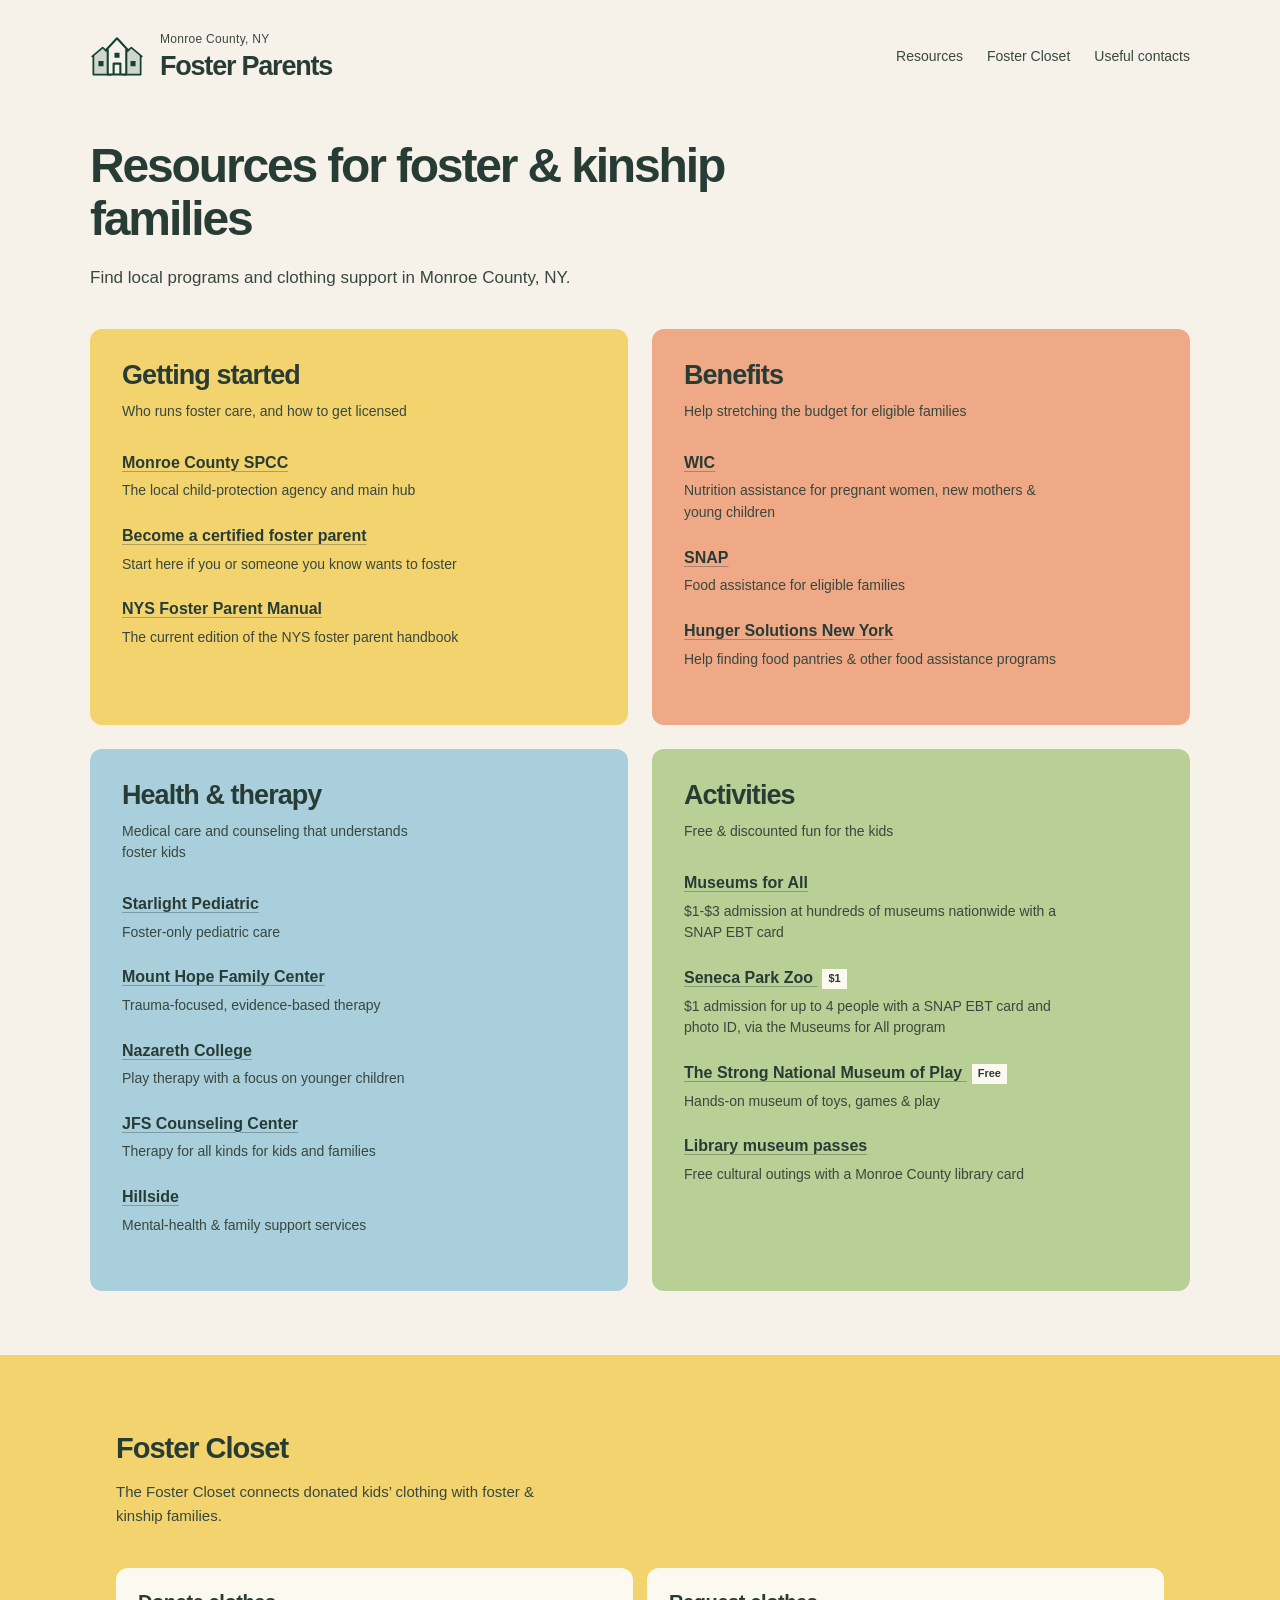
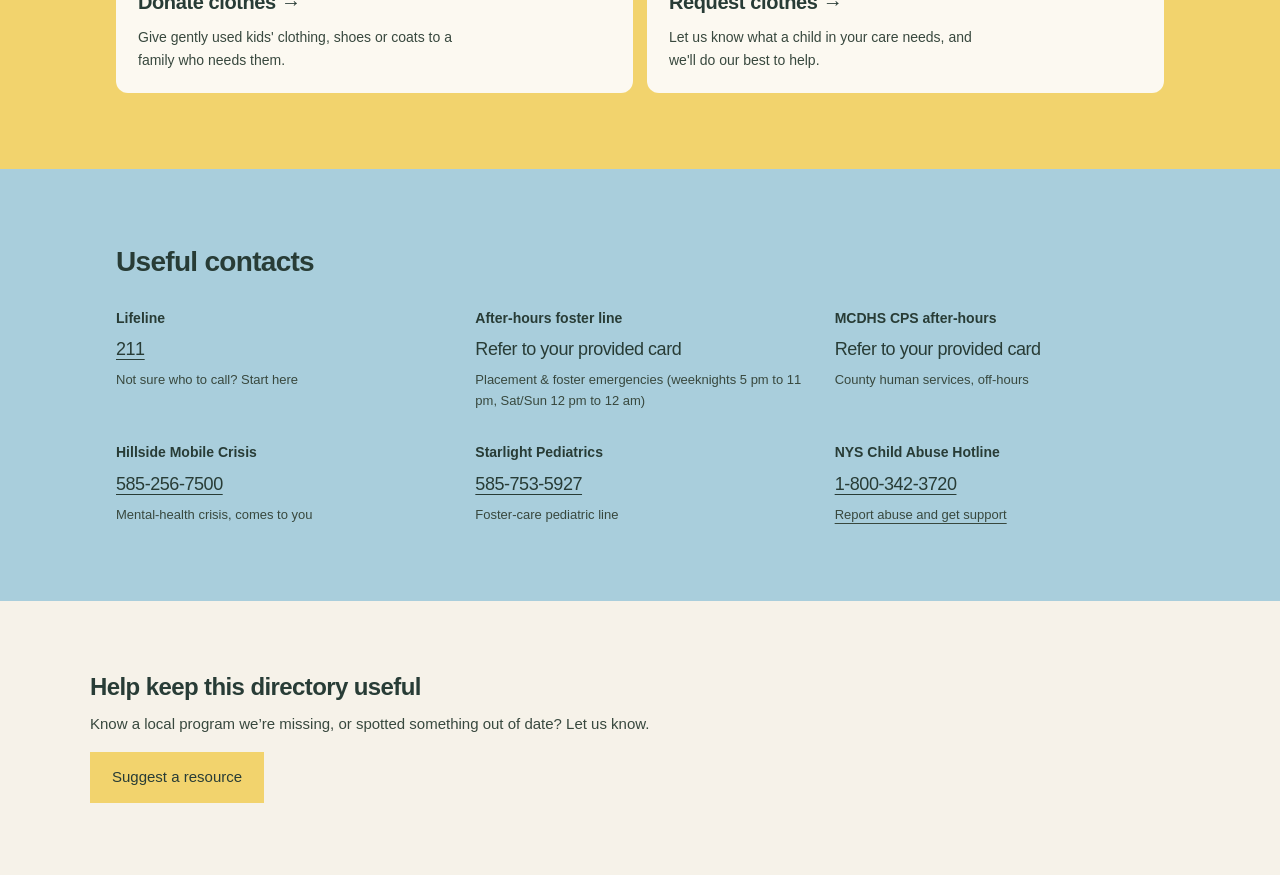
==== commit fa266bb3: "update styling" ====
--- a/index.html
+++ b/index.html
@@ -29,10 +29,11 @@
 }
 </script>
 <link rel="stylesheet" href="style.css">
+<script src="navigation.js" defer></script>
 </head>
 <body class="neighborhood">
 <a class="skip-link" href="#main">Skip to content</a>
-<header class="site-header wrap"><a class="brand" href="index.html"><svg class="village-mark" viewBox="0 0 64 52" aria-hidden="true" focusable="false" fill="none"><path d="M3 27 15 17l12 10v21H3Z" fill="currentColor" opacity=".16"/><path d="M37 27 49 17l12 10v21H37Z" fill="currentColor" opacity=".16"/><path d="m2 27 13-11 13 11M4 26v22h21V26m11 1 13-11 13 11M39 26v22h21V26" stroke="currentColor" stroke-width="2" stroke-linejoin="round"/><path d="M20 19 32 6l12 13v29H20Z" fill="var(--paper)"/><path d="m18 20 14-15 14 15M21 18v30h22V18M28 48V35h8v13" stroke="currentColor" stroke-width="2.5" stroke-linejoin="round"/><path d="M29 22h6v6h-6zM10 32h6v6h-6zM48 32h6v6h-6z" fill="currentColor"/></svg><span class="brand-type"><span class="brand-place">Monroe County, NY</span><span class="brand-name">Foster Parents</span></span></a><nav aria-label="Main navigation"><a href="index.html#directory">Resources</a><a href="index.html#foster-closet">Foster Closet</a><a href="index.html#contacts">Useful contacts</a></nav></header>
+<header class="site-header wrap"><a class="brand" href="./"><svg class="village-mark" viewBox="0 0 64 52" aria-hidden="true" focusable="false" fill="none"><path d="M3 27 15 17l12 10v21H3Z" fill="currentColor" opacity=".16"/><path d="M37 27 49 17l12 10v21H37Z" fill="currentColor" opacity=".16"/><path d="m2 27 13-11 13 11M4 26v22h21V26m11 1 13-11 13 11M39 26v22h21V26" stroke="currentColor" stroke-width="2" stroke-linejoin="round"/><path d="M20 19 32 6l12 13v29H20Z" fill="var(--paper)"/><path d="m18 20 14-15 14 15M21 18v30h22V18M28 48V35h8v13" stroke="currentColor" stroke-width="2.5" stroke-linejoin="round"/><path d="M29 22h6v6h-6zM10 32h6v6h-6zM48 32h6v6h-6z" fill="currentColor"/></svg><span class="brand-type"><span class="brand-place">Monroe County, NY</span><span class="brand-name">Foster Parents</span></span></a><nav aria-label="Main navigation"><a href="./#directory">Resources</a><a href="./#foster-closet">Foster Closet</a><a href="./#contacts">Useful contacts</a></nav></header>
 
 <main id="main" tabindex="-1">
   <div class="wrap" id="directory">
@@ -129,56 +130,60 @@
   </div>
 
   <section class="wrap" aria-labelledby="closet-title" id="foster-closet">
-    <div class="sec-head sec-head--stacked">
-      <h2 id="closet-title">Foster Closet</h2>
-      <p>The Foster Closet connects donated kids’ clothing with foster &amp; kinship families.</p>
-    </div>
-    <div class="closet-links">
-      <a class="closet-link-card" href="donate-closet.html">
-        <h3>Donate clothes <span aria-hidden="true">&rarr;</span></h3>
-        <p>Give gently used kids' clothing, shoes or coats to a family who needs them.</p>
-      </a>
-      <a class="closet-link-card" href="request-closet.html">
-        <h3>Request clothes <span aria-hidden="true">&rarr;</span></h3>
-        <p>Let us know what a child in your care needs, and we'll do our best to help.</p>
-      </a>
+    <div class="closet-panel">
+      <div class="sec-head sec-head--stacked">
+        <h2 id="closet-title">Foster Closet</h2>
+        <p>The Foster Closet connects donated kids’ clothing with foster &amp; kinship families.</p>
+      </div>
+      <div class="closet-links">
+        <a class="closet-link-card" href="donate-closet/">
+          <h3>Donate clothes <span aria-hidden="true">&rarr;</span></h3>
+          <p>Give gently used kids' clothing, shoes or coats to a family who needs them.</p>
+        </a>
+        <a class="closet-link-card" href="request-closet/">
+          <h3>Request clothes <span aria-hidden="true">&rarr;</span></h3>
+          <p>Let us know what a child in your care needs, and we'll do our best to help.</p>
+        </a>
+      </div>
     </div>
   </section>
 
   <section class="wrap" aria-labelledby="contacts-title" id="contacts">
-    <div class="sec-head">
-      <div><h2 id="contacts-title">Useful contacts</h2></div>
-    </div>
-    <div class="u-grid">
-      <div class="u-item">
-        <span class="u-name" id="contact-1-name">Lifeline</span>
-        <a class="u-num" id="contact-1-number" aria-labelledby="contact-1-name contact-1-number" href="tel:211">211</a>
-        <span class="u-sub">Not sure who to call? Start here</span>
-      </div>
-      <div class="u-item">
-        <span class="u-name" id="contact-2-name">After-hours foster line</span>
-        <span class="u-num">Refer to your provided card</span>
-        <span class="u-sub">Placement &amp; foster emergencies (weeknights 5 pm to 11 pm, Sat/Sun 12 pm to 12 am)</span>
-      </div>
-      <div class="u-item">
-        <span class="u-name" id="contact-3-name">MCDHS CPS after-hours</span>
-        <span class="u-num">Refer to your provided card</span>
-        <span class="u-sub">County human services, off-hours</span>
-      </div>
-      <div class="u-item">
-        <span class="u-name" id="contact-4-name">Hillside Mobile Crisis</span>
-        <a class="u-num" id="contact-4-number" aria-labelledby="contact-4-name contact-4-number" href="tel:5852567500">585-256-7500</a>
-        <span class="u-sub">Mental-health crisis, comes to you</span>
-      </div>
-      <div class="u-item">
-        <span class="u-name" id="contact-5-name">Starlight Pediatrics</span>
-        <a class="u-num" id="contact-5-number" aria-labelledby="contact-5-name contact-5-number" href="tel:5857535927">585-753-5927</a>
-        <span class="u-sub">Foster-care pediatric line</span>
-      </div>
-      <div class="u-item">
-        <span class="u-name" id="contact-6-name">NYS Child Abuse Hotline</span>
-        <a class="u-num" id="contact-6-number" aria-labelledby="contact-6-name contact-6-number" href="tel:18003423720">1-800-342-3720</a>
-        <span class="u-sub"><a href="https://www.dorightbykids.org" target="_blank" rel="noopener">Report abuse and get support<span class="sr-only"> (opens in a new tab)</span></a></span>
+    <div class="sec-content">
+      <div class="sec-head">
+        <div><h2 id="contacts-title">Useful contacts</h2></div>
+      </div>
+      <div class="u-grid">
+        <div class="u-item">
+          <span class="u-name" id="contact-1-name">Lifeline</span>
+          <a class="u-num" id="contact-1-number" aria-labelledby="contact-1-name contact-1-number" href="tel:211">211</a>
+          <span class="u-sub">Not sure who to call? Start here</span>
+        </div>
+        <div class="u-item">
+          <span class="u-name" id="contact-2-name">After-hours foster line</span>
+          <span class="u-num">Refer to your provided card</span>
+          <span class="u-sub">Placement &amp; foster emergencies (weeknights 5 pm to 11 pm, Sat/Sun 12 pm to 12 am)</span>
+        </div>
+        <div class="u-item">
+          <span class="u-name" id="contact-3-name">MCDHS CPS after-hours</span>
+          <span class="u-num">Refer to your provided card</span>
+          <span class="u-sub">County human services, off-hours</span>
+        </div>
+        <div class="u-item">
+          <span class="u-name" id="contact-4-name">Hillside Mobile Crisis</span>
+          <a class="u-num" id="contact-4-number" aria-labelledby="contact-4-name contact-4-number" href="tel:5852567500">585-256-7500</a>
+          <span class="u-sub">Mental-health crisis, comes to you</span>
+        </div>
+        <div class="u-item">
+          <span class="u-name" id="contact-5-name">Starlight Pediatrics</span>
+          <a class="u-num" id="contact-5-number" aria-labelledby="contact-5-name contact-5-number" href="tel:5857535927">585-753-5927</a>
+          <span class="u-sub">Foster-care pediatric line</span>
+        </div>
+        <div class="u-item">
+          <span class="u-name" id="contact-6-name">NYS Child Abuse Hotline</span>
+          <a class="u-num" id="contact-6-number" aria-labelledby="contact-6-name contact-6-number" href="tel:18003423720">1-800-342-3720</a>
+          <span class="u-sub"><a href="https://www.dorightbykids.org" target="_blank" rel="noopener">Report abuse and get support<span class="sr-only"> (opens in a new tab)</span></a></span>
+        </div>
       </div>
     </div>
   </section>
--- a/style.css
+++ b/style.css
@@ -45,9 +45,9 @@
 .link:hover{text-decoration:underline}
 .desc{font-size:13px;line-height:1.6;margin-top:4px;color:var(--muted)}
 .tag{font-size:10px;background:var(--soft);padding:3px 6px;margin-left:5px}
-#foster-closet{position:relative;isolation:isolate;display:grid;grid-template-columns:200px minmax(0,1fr);gap:40px;margin-top:64px;padding:32px 0;color:var(--ink)}
+#foster-closet{position:relative;isolation:isolate;gap:40px;margin-top:64px;padding:32px 0;color:var(--ink)}
 #foster-closet::before{content:"";position:absolute;inset:0 -24px;background:var(--soft);z-index:-1}
-#foster-closet .sec-head{margin:0}
+#foster-closet .sec-head{margin:0;margin-bottom:40px;}
 #foster-closet h2{font-size:23px}
 #foster-closet .sec-head>p{font-size:13px}
 #foster-closet .sec-head>p,.closet-link-card p{color:var(--muted)}
@@ -148,15 +148,15 @@
 .neighborhood{
  --paper:#f6f2e9;
  --ink:#283c36;
- --muted:#515e57;
- --accent:#174c3b;
- --notice-yellow:#f0e5b8;
- --notice-peach:#efddcf;
- --notice-blue:#dce7eb;
- --notice-sage:#dce4d4;
+ --muted:#38483e;
+ --accent:#124332;
+ --notice-yellow:#f2d36d;
+ --notice-peach:#efa987;
+ --notice-blue:#a9cedc;
+ --notice-sage:#b8cf95;
  --surface:#fcf9f1;
  --surface-hover:#fffdf7;
- --yellow-hover:#e5d69d;
+ --yellow-hover:#e8c150;
  background:var(--paper)
 }
 .neighborhood .wrap{width:min(1100px,calc(100% - 80px))}
@@ -180,7 +180,8 @@
 .neighborhood .link:hover{color:var(--accent);text-decoration-color:currentColor;text-decoration-thickness:2px}
 .neighborhood .desc{font-size:14px;line-height:1.55;margin-top:5px;max-width:48ch}
 .neighborhood .tag{display:inline-block;background:var(--surface);color:var(--ink);font-size:11px;font-weight:650;padding:1px 6px;vertical-align:middle}
-.neighborhood #foster-closet{display:grid;grid-template-columns:1fr 1.4fr;gap:44px;margin-top:32px;padding:36px;background:var(--notice-sage)}
+.neighborhood #foster-closet{padding:76px;margin: 64px 0 0;width:100%;}
+.neighborhood #foster-closet>.closet-panel{width:min(1050px,calc(100% - 80px));margin:auto;}
 .neighborhood #foster-closet::before{content:none}
 .neighborhood #foster-closet h2{font-size:29px;letter-spacing:-.035em}
 .neighborhood #foster-closet .sec-head>p{font-size:15px;max-width:33ch;margin-top:14px}
@@ -189,7 +190,8 @@
 .neighborhood .closet-link-card h3{font-size:20px;margin-bottom:12px}
 .neighborhood .closet-link-card p{font-size:14px}
 .neighborhood .closet-link-card:hover{background:var(--surface-hover)}
-.neighborhood #contacts{display:block;margin-top:48px;padding:32px 36px 36px;background:var(--notice-blue)}
+.neighborhood #contacts{display:block;width:100%;margin:0;padding:76px;background:var(--notice-blue);}
+.neighborhood #contacts .sec-content{width:min(1050px,calc(100% - 80px));margin:auto;}
 .neighborhood #contacts .sec-head{margin-bottom:28px}
 .neighborhood #contacts h2{font-size:28px;color:var(--ink)}
 .neighborhood .u-grid{grid-template-columns:repeat(3,minmax(0,1fr));gap:30px}
@@ -241,3 +243,74 @@
 input::placeholder,textarea::placeholder{color:#60685f;opacity:1}
 @media(max-width:560px){.brand-name{overflow-wrap:anywhere}.site-header nav{flex-wrap:wrap}.form-note a{overflow-wrap:anywhere}}
 @media(forced-colors:active){.cat,#foster-closet,#contacts,.closet-link-card{border:1px solid CanvasText}.suggest-btn{border:2px solid ButtonText}.tag{border:1px solid CanvasText}}
+
+/* Closet forms share the directory's paper, sage and yellow palette. */
+.closet-page main.wrap{display:grid;grid-template-columns:minmax(0,.8fr) minmax(0,1.2fr);column-gap:56px;align-items:start;padding-bottom:64px}
+.closet-page .back-link{grid-column:1/-1;justify-self:start;margin:8px 0 32px;padding:6px 0;color:var(--ink)}
+.closet-page .back-link:hover{color:var(--accent)}
+.closet-page .page-hero{padding:22px 0 0}
+.closet-page .page-hero h1{font-size:clamp(32px,4.2vw,48px);letter-spacing:-.045em;margin-bottom:20px}
+.closet-page .lead{font-size:17px;line-height:1.65;max-width:34ch}
+.closet-page .form-card{width:100%;max-width:none;margin:0;padding:32px;background:var(--notice-sage)}
+.closet-page .form-card>.form-note:first-child{margin:0 0 26px}
+.closet-page .field{gap:8px;margin-bottom:24px}
+.closet-page .field label{font-size:15px;font-weight:650}
+.closet-page .field label .hint{font-weight:400}
+.closet-page input,.closet-page textarea,.closet-page select{background:var(--surface);border:1px solid #707c70;border-radius:0;min-height:48px;padding:12px;color:var(--ink)}
+.closet-page textarea{min-height:112px}
+.closet-page input::placeholder,.closet-page textarea::placeholder{color:var(--muted)}
+.closet-page .form-note{line-height:1.6}
+.closet-page .suggest-btn{min-height:48px}
+@media(max-width:800px){
+ .closet-page main.wrap{grid-template-columns:1fr;gap:0;max-width:640px}
+ .closet-page .back-link{margin:4px 0 20px}
+ .closet-page .page-hero{padding:0 0 24px}
+ .closet-page .lead{max-width:55ch;margin-bottom:0}
+}
+@media(max-width:560px){
+ .closet-page .form-card{padding:24px 20px}
+ .closet-page main.wrap{padding-bottom:40px}
+}
+@media print{.closet-page .form-card{background:white}}
+
+/* Photo spaces remain explicit placeholders until community photos are supplied. */
+.photo-placeholder{margin:0;background:var(--surface);min-width:0}
+.photo-placeholder img{display:block;width:100%;height:100%;object-fit:cover;min-height:0}
+.neighborhood #directory>.sec-head{align-items:center;gap:40px}
+.neighborhood #directory>.sec-head>div{flex:1;min-width:0}
+.community-photo{margin-top:24px}
+.community-photo img{height:200px;object-fit:cover}
+.neighborhood .closet-links{align-items:start}
+.neighborhood a{transition:color 140ms ease,background-color 140ms ease,text-decoration-color 140ms ease}
+.neighborhood .closet-link-card,.neighborhood .suggest-btn{transition:background-color 160ms ease,transform 160ms ease}
+@media(hover:hover){.neighborhood .closet-link-card:hover,.neighborhood .suggest-btn:hover{transform:translateY(-2px)}}
+@media(max-width:640px){
+ .neighborhood #directory>.sec-head{align-items:stretch;gap:24px}
+ .community-photo img{height:160px;object-fit:contain}
+ }
+@media(prefers-reduced-motion:reduce){.neighborhood a{transition:none!important;transform:none!important}}
+
+/* Keep the closet photograph beside, rather than inside, the green notice. */
+.neighborhood #foster-closet{gap:24px;background:transparent;align-items:stretch;background:var(--notice-yellow);}
+.neighborhood #foster-closet .sec-content>.closet-panel>.sec-head{padding-bottom:24px}
+.neighborhood #foster-closet .sec-head>p{max-width:55ch}
+.closet-photo{margin:0;min-width:0;position:relative;align-self:stretch;overflow:hidden;min-height:240px}
+.closet-photo img{display:block;position:absolute;inset:0;width:100%;height:100%;object-fit:cover;object-position:35% center}
+.neighborhood #foster-closet .closet-links{grid-template-columns:repeat(2,minmax(0,1fr))}
+.neighborhood #foster-closet .closet-link-card{min-width:0;overflow-wrap:anywhere}
+@media(max-width:900px){
+ .neighborhood #foster-closet{grid-template-columns:minmax(0,1fr)}
+ .closet-photo{min-height:0;aspect-ratio:5/2}
+ .closet-photo img{object-fit:cover}
+}
+@media(max-width:640px){
+ .neighborhood #foster-closet .closet-links{grid-template-columns:minmax(0,1fr)}
+ .closet-panel{padding:26px 24px}
+ .closet-photo{aspect-ratio:5/3}
+}
+@media(max-width:360px){.closet-panel{padding:22px 18px}.neighborhood #foster-closet .closet-link-card{padding:18px}}
+
+/* Shared soft corners for the bulletin-board cards. */
+.neighborhood .cat,
+.neighborhood .closet-link-card,
+.neighborhood .form-card{border-radius:12px}
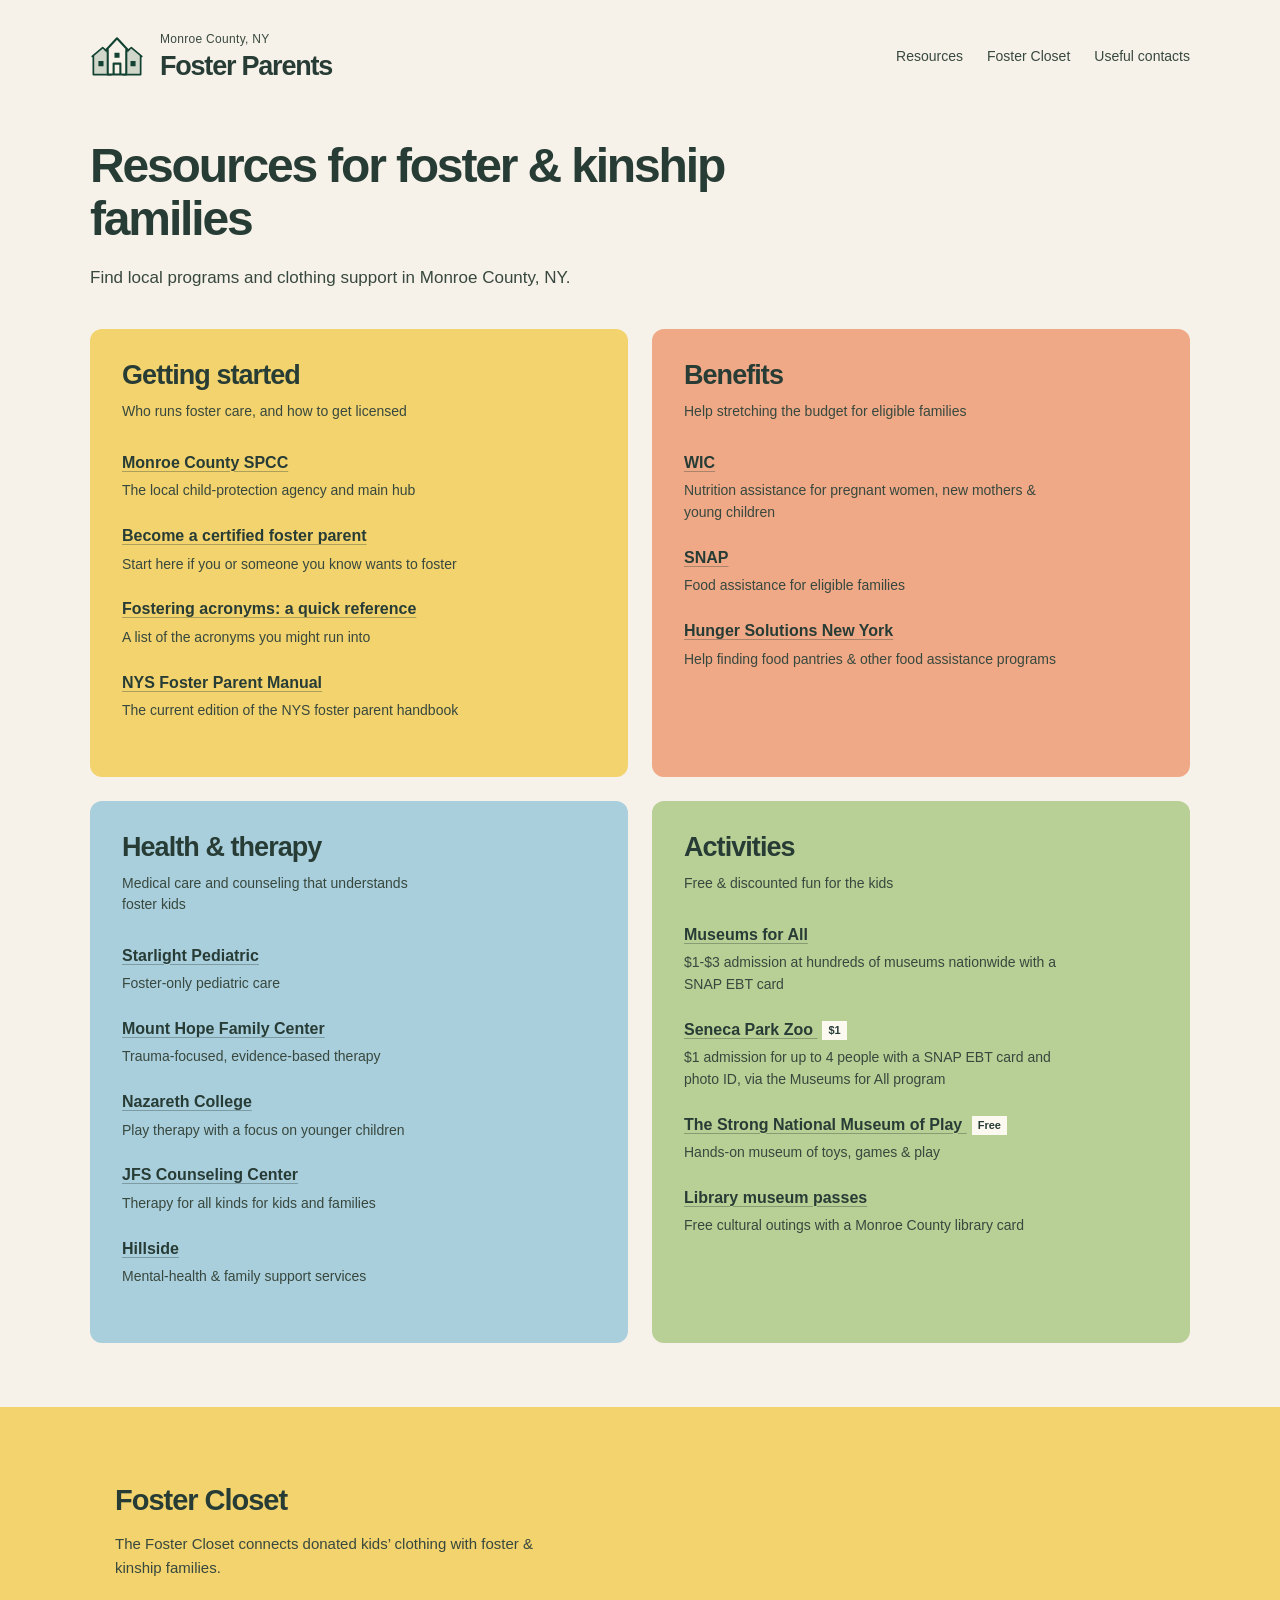
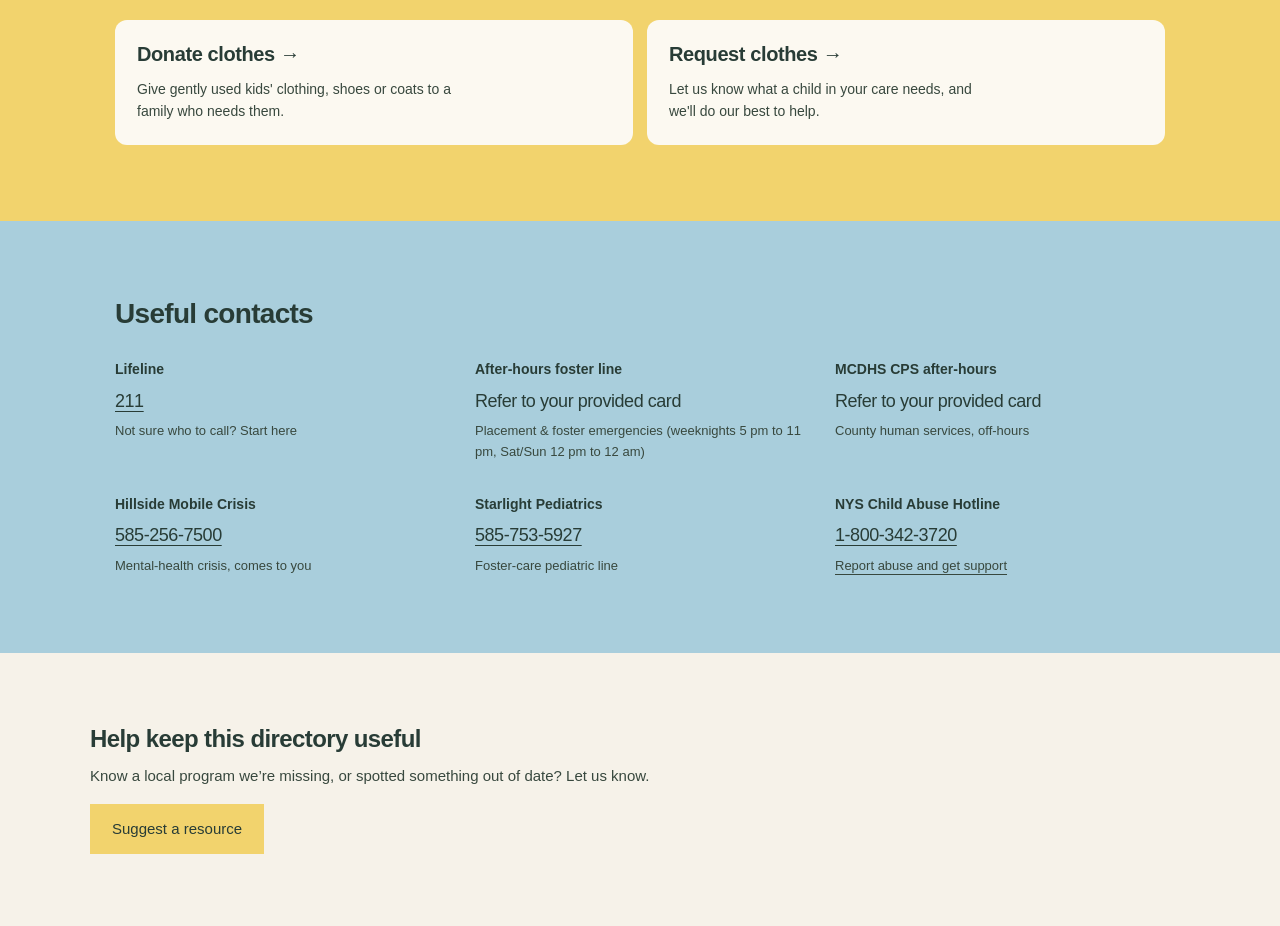
==== commit 78e17bbd: "Add fostering acronym reference and organize shared styles - Add 27 acronyms and related terms with " ====
--- a/index.html
+++ b/index.html
@@ -54,6 +54,10 @@
             <div class="desc">Start here if you or someone you know wants to foster</div>
           </li>
           <li>
+            <a class="link" href="fostering-acronyms.html">Fostering acronyms: a quick reference</a>
+            <div class="desc">A list of the acronyms you might run into</div>
+          </li>
+          <li>
             <a class="link" href="https://ocfs.ny.gov/main/publications/Pub5011.pdf" target="_blank" rel="noopener">NYS Foster Parent Manual<span class="sr-only"> (opens in a new tab)</span></a>
             <div class="desc">The current edition of the NYS foster parent handbook</div>
           </li>
--- a/style.css
+++ b/style.css
@@ -1,316 +1,11 @@
-:root{--paper:#f7f5ef;--ink:#293c34;--muted:#60685f;--sand:#efe9df;--accent:#955239;--soft:#e8ecdf}
-*{box-sizing:border-box}
-html{scroll-behavior:smooth;scroll-padding-top:28px}
-body{margin:0;background:var(--paper);color:var(--ink);font:16px/1.6 -apple-system,BlinkMacSystemFont,"Segoe UI",sans-serif}
-a{color:inherit;text-underline-offset:4px}
-a:hover{color:var(--accent)}
-a:focus-visible,button:focus-visible,input:focus-visible,textarea:focus-visible,select:focus-visible{outline:3px solid var(--accent);outline-offset:5px}
-h1,h2,h3,p{margin-top:0}
-h1,h2,h3{font-family:inherit;font-weight:650;line-height:1.2}
-h1{font-size:clamp(32px,4vw,46px);letter-spacing:-.035em}
-h2{font-size:clamp(24px,2.5vw,30px);letter-spacing:-.025em}
-h3{font-size:20px;letter-spacing:-.02em}
-p{margin-bottom:16px}
-.wrap{width:min(900px,calc(100% - 112px));margin:auto}
-.site-header{display:flex;align-items:center;justify-content:space-between;gap:32px;padding:32px 0}
-.brand{display:flex;align-items:center;gap:16px;text-decoration:none;color:var(--ink)}
-.village-mark{width:54px;height:48px;flex:none;color:var(--accent)}
-.brand-type{display:flex;flex-direction:column;gap:1px}
-.brand-place{font-size:12px;font-weight:500;letter-spacing:.025em;color:var(--muted)}
-.brand-name{font-size:27px;line-height:1.2;font-weight:750;letter-spacing:-.055em}
-.site-header nav{display:flex;gap:28px;font-size:14px}
-.site-header nav a{text-decoration:none;color:var(--muted);padding:8px 0}
-.site-header nav a:hover{color:var(--ink);text-decoration:underline}
-.skip-link{position:absolute;top:-80px;left:16px;background:var(--ink);color:white;padding:12px;z-index:10}
-.skip-link:focus{top:12px}
-.eyebrow{font:500 12px/1.5 -apple-system,BlinkMacSystemFont,"Segoe UI",sans-serif;color:var(--muted);margin-bottom:16px}
-.lead{color:var(--muted);font-size:18px;line-height:1.75;max-width:55ch}
-.suggest-btn{display:inline-flex;gap:36px;align-items:center;padding:13px 23px;background:var(--ink);color:#fff;border:1px solid var(--ink);border-radius:5px;text-decoration:none;font:500 14px/1.5 -apple-system,BlinkMacSystemFont,"Segoe UI",sans-serif;cursor:pointer}
-.suggest-btn:hover{background:var(--accent);border-color:var(--accent);color:white}
-.sec-head{display:flex;justify-content:space-between;gap:32px;align-items:end;margin:0 0 30px}
-.sec-head h2{margin:0}
-.sec-head .eyebrow{margin-bottom:12px}
-.sec-head>p{font-size:14px;max-width:28ch;color:var(--muted);margin:0}
-.sec-head>a{font-size:14px}
-#directory{padding-top:0}
-#directory > .sec-head{padding:20px 0 40px;margin-bottom:0}
-.grid{display:flex;flex-direction:column;gap:52px}
-.cat{display:grid;grid-template-columns:200px minmax(0,1fr);gap:40px}
-.cat h2{font-size:21px;line-height:1.25;margin:0 0 10px;color:var(--accent);letter-spacing:-.025em}
-.cat-heading p{font-size:13px;line-height:1.6;color:var(--muted);max-width:25ch;margin:0}
-.cat ul{list-style:none;margin:0;padding:0}
-.cat li{margin:0 0 20px}
-.cat li:last-child{margin:0}
-.link{font-size:15px;font-weight:600;text-decoration:none;color:var(--ink)}
-.link:hover{text-decoration:underline}
-.desc{font-size:13px;line-height:1.6;margin-top:4px;color:var(--muted)}
-.tag{font-size:10px;background:var(--soft);padding:3px 6px;margin-left:5px}
-#foster-closet{position:relative;isolation:isolate;gap:40px;margin-top:64px;padding:32px 0;color:var(--ink)}
-#foster-closet::before{content:"";position:absolute;inset:0 -24px;background:var(--soft);z-index:-1}
-#foster-closet .sec-head{margin:0;margin-bottom:40px;}
-#foster-closet h2{font-size:23px}
-#foster-closet .sec-head>p{font-size:13px}
-#foster-closet .sec-head>p,.closet-link-card p{color:var(--muted)}
-#foster-closet a:hover{color:var(--accent)}
-#foster-closet a:hover h3{text-decoration:underline;text-underline-offset:5px}
-.sec-head--stacked{display:block;margin-bottom:25px}
-.sec-head--stacked>p{max-width:65ch;margin-top:15px}
-.closet-links{display:grid;grid-template-columns:1fr 1fr;gap:32px}
-.closet-link-card{padding-top:8px;text-decoration:none}
-.closet-link-card h3{font-size:18px;margin-bottom:8px}
-.closet-link-card p{font-size:14px;max-width:42ch;margin-bottom:0}
-.guides-preview{padding:56px 0}
-.article-row{display:grid;grid-template-columns:150px 1fr 80px;gap:28px;padding:20px 0}
-.article-row .eyebrow{padding-top:6px}
-.article-row h3{font-size:19px;margin-bottom:8px}
-.article-row h3 a{text-decoration:none}
-.article-row h3 span{font:16px sans-serif;margin-left:8px;color:var(--muted)}
-.article-row p{font-size:14px;color:var(--muted);margin:0;max-width:60ch}
-.read-time{font-size:12px;color:var(--muted);padding-top:8px;text-align:right}
-#contacts{display:grid;grid-template-columns:200px minmax(0,1fr);gap:40px;margin-top:64px;padding:0;background:transparent}
-#contacts .sec-head{align-items:start;margin:0}
-#contacts h2{font-size:21px;color:var(--accent)}
-.u-grid{display:grid;grid-template-columns:repeat(2,minmax(0,1fr));gap:28px 36px}
-.u-item{display:flex;flex-direction:column}
-.u-name{font-size:13px;font-weight:500;color:var(--muted)}
-.u-num{font-size:18px;font-weight:600;letter-spacing:-.025em;margin:4px 0;color:var(--ink);text-decoration:none}
-a.u-num:hover{text-decoration:underline}
-.u-sub{font-size:12px;line-height:1.6;color:var(--muted)}
-.suggest-cta{padding:96px 0 72px}
-.suggest-cta h2{font-size:22px;margin-bottom:10px}
-.suggest-cta p{font-size:14px;color:var(--muted)}
-.back-link{display:inline-block;margin:32px 0 0;font-size:13px}
-.page-hero{padding:50px 0 28px}
-.page-hero h1{max-width:20ch;margin-bottom:24px}
-.page-hero .eyebrow{margin-bottom:18px}
-.form-card{max-width:640px;margin:0 0 70px;padding-top:30px}
-.field{display:flex;flex-direction:column;gap:7px;margin-bottom:22px}
-.field label{font-size:14px;font-weight:600}
-.hint,.form-note{font-size:13px;color:var(--muted)}
-input,textarea,select{width:100%;padding:12px;background:#fffefb;color:var(--ink);border:1px solid #9ba593;border-radius:5px;font:inherit}
-textarea{min-height:100px;resize:vertical}
-.form-note{margin-top:18px}
-.article-list{margin:18px 0 50px}
-.editorial-note{background:var(--soft);padding:24px 28px;margin:30px 0 60px}
-.editorial-note h2{font-size:22px}
-.editorial-note p:last-child{margin:0}
-.article-shell{max-width:740px;margin:auto}
-.article-shell h1{font-size:clamp(30px,4vw,44px)}
-.prose{font-size:17px;line-height:1.8}
-.prose h2{font-size:23px;margin:36px 0 16px}
-.prose ul{padding-left:24px}
-.prose li{margin-bottom:12px}
-.prose a{overflow-wrap:anywhere}
-@media(max-width:900px){.wrap{width:calc(100% - 80px)}
-.site-header nav{gap:16px;font-size:12px}
-.cat,#contacts{grid-template-columns:190px minmax(0,1fr);gap:32px}
-#foster-closet{grid-template-columns:190px minmax(0,1fr);gap:32px}
-.closet-links{gap:24px}
-.article-row{grid-template-columns:130px 1fr}
-.read-time{display:none}
-}
-@media(max-width:640px){.wrap{width:calc(100% - 48px)}
-.site-header{align-items:start;flex-direction:column;gap:24px;padding:22px 0}
-.site-header nav{width:100%;flex-wrap:wrap;gap:10px 20px;font-size:13px}
-.sec-head{align-items:start;flex-direction:column;gap:16px}
-.grid{gap:36px}
-.cat,#contacts,#foster-closet{grid-template-columns:1fr;gap:22px}
-.cat-heading p{max-width:none}
-.cat h2{font-size:22px}
-.closet-links{grid-template-columns:1fr;gap:24px}
-.u-grid{grid-template-columns:1fr 1fr;gap:24px 16px}
-.article-row{grid-template-columns:1fr;gap:8px}
-.article-row .eyebrow{margin-bottom:4px}
-.article-row h3{font-size:19px}
-#foster-closet{padding:28px 0;margin-top:40px}
-#foster-closet::before{inset:0 -12px}
-#contacts{padding:0;margin-top:44px}
-#directory > .sec-head{padding:12px 0 32px}
-.suggest-cta{padding:72px 0 54px}
-.guides-preview{padding:44px 0}
-.page-hero{padding-top:32px}
-.prose{font-size:17px}
-}
-@media(prefers-reduced-motion:reduce){html{scroll-behavior:auto}
-}
-@media print{.site-header nav,.skip-link,.back-link{display:none}
-body{background:white;color:black}
-.wrap{width:100%}
-.article-shell{max-width:none}
-}
-
-#directory .sec-head h1{font-size:clamp(28px,3.4vw,38px);letter-spacing:-.035em;max-width:25ch;margin:0}
-#directory .directory-intro{max-width:62ch;margin:12px 0 0;color:var(--muted);font-size:16px;line-height:1.7}
-
-@media(max-width:420px){.u-grid{grid-template-columns:1fr}.site-header nav{gap:8px 16px}.article-row{padding:16px 0}}
-
-/* Neighborhood board: color groups information; resource names stay with descriptions. */
-.neighborhood{
- --paper:#f6f2e9;
- --ink:#283c36;
- --muted:#38483e;
- --accent:#124332;
- --notice-yellow:#f2d36d;
- --notice-peach:#efa987;
- --notice-blue:#a9cedc;
- --notice-sage:#b8cf95;
- --surface:#fcf9f1;
- --surface-hover:#fffdf7;
- --yellow-hover:#e8c150;
- background:var(--paper)
-}
-.neighborhood .wrap{width:min(1100px,calc(100% - 80px))}
-.neighborhood .site-header{padding:30px 0 28px}
-.neighborhood .site-header nav a:hover{color:var(--accent)}
-.neighborhood .brand-name{letter-spacing:-.045em}
-.neighborhood .site-header nav{font-size:14px;gap:24px}
-.neighborhood #directory>.sec-head{padding:28px 0 36px}
-.neighborhood #directory .sec-head h1{max-width:24ch;font-size:clamp(32px,4.2vw,48px);line-height:1.12;letter-spacing:-.045em}
-.neighborhood #directory .directory-intro{margin-top:18px;font-size:17px}
-.neighborhood .grid{display:grid;grid-template-columns:repeat(2,minmax(0,1fr));gap:24px;align-items:stretch}
-.neighborhood .cat{display:block;padding:30px 32px 34px;background:var(--notice-yellow)}
-.neighborhood .cat:nth-child(2){background:var(--notice-peach)}
-.neighborhood .cat:nth-child(3){background:var(--notice-blue)}
-.neighborhood .cat:nth-child(4){background:var(--notice-sage)}
-.neighborhood .cat h2{font-size:27px;color:var(--ink);letter-spacing:-.035em;margin-bottom:8px}
-.neighborhood .cat-heading{margin-bottom:28px}
-.neighborhood .cat-heading p{font-size:14px;max-width:38ch;line-height:1.5}
-.neighborhood .cat li{margin-bottom:21px}
-.neighborhood .link{font-size:16px;font-weight:650;text-decoration:underline;text-decoration-color:color-mix(in srgb,currentColor 35%,transparent);text-decoration-thickness:1px;text-underline-offset:3px}
-.neighborhood .link:hover{color:var(--accent);text-decoration-color:currentColor;text-decoration-thickness:2px}
-.neighborhood .desc{font-size:14px;line-height:1.55;margin-top:5px;max-width:48ch}
-.neighborhood .tag{display:inline-block;background:var(--surface);color:var(--ink);font-size:11px;font-weight:650;padding:1px 6px;vertical-align:middle}
-.neighborhood #foster-closet{padding:76px;margin: 64px 0 0;width:100%;}
-.neighborhood #foster-closet>.closet-panel{width:min(1050px,calc(100% - 80px));margin:auto;}
-.neighborhood #foster-closet::before{content:none}
-.neighborhood #foster-closet h2{font-size:29px;letter-spacing:-.035em}
-.neighborhood #foster-closet .sec-head>p{font-size:15px;max-width:33ch;margin-top:14px}
-.neighborhood .closet-links{gap:14px}
-.neighborhood .closet-link-card{padding:22px;background:var(--surface);align-self:stretch}
-.neighborhood .closet-link-card h3{font-size:20px;margin-bottom:12px}
-.neighborhood .closet-link-card p{font-size:14px}
-.neighborhood .closet-link-card:hover{background:var(--surface-hover)}
-.neighborhood #contacts{display:block;width:100%;margin:0;padding:76px;background:var(--notice-blue);}
-.neighborhood #contacts .sec-content{width:min(1050px,calc(100% - 80px));margin:auto;}
-.neighborhood #contacts .sec-head{margin-bottom:28px}
-.neighborhood #contacts h2{font-size:28px;color:var(--ink)}
-.neighborhood .u-grid{grid-template-columns:repeat(3,minmax(0,1fr));gap:30px}
-.neighborhood .u-name{font-size:14px;font-weight:650;color:var(--ink)}
-.neighborhood .u-num{font-size:18px;font-weight:500;margin:6px 0}
-.neighborhood a.u-num{text-decoration:underline;text-decoration-thickness:1px}
-.neighborhood .u-sub{font-size:13px}
-.neighborhood .suggest-cta{padding:72px 0}
-.neighborhood .suggest-cta h2{font-size:24px}
-.neighborhood .suggest-cta p{font-size:15px}
-.neighborhood .suggest-btn{border:0;border-radius:0;padding:14px 22px;font-size:15px;background:var(--notice-yellow);color:var(--ink)}
-.neighborhood .suggest-btn:hover{background:var(--yellow-hover);color:var(--ink)}
-@media(max-width:800px){
- .neighborhood .wrap{width:calc(100% - 48px)}
- .neighborhood .site-header{align-items:start;flex-direction:column;gap:18px}
- .neighborhood .cat{padding:24px}
- .neighborhood .cat h2{font-size:24px}
- .neighborhood #foster-closet{grid-template-columns:1fr;gap:24px;padding:28px}
- .neighborhood #foster-closet .sec-head>p{max-width:55ch}
- .neighborhood .u-grid{grid-template-columns:repeat(2,minmax(0,1fr))}
-}
-@media(max-width:560px){
- .neighborhood .wrap{width:calc(100% - 32px)}
- .neighborhood .site-header{padding:24px 0 16px}
- .neighborhood .site-header nav{gap:10px 20px;font-size:13px}
- .neighborhood #directory>.sec-head{padding:20px 0 28px}
- .neighborhood #directory .directory-intro{font-size:16px}
- .neighborhood .grid{grid-template-columns:1fr;gap:16px}
- .neighborhood .cat{padding:26px 24px}
- .neighborhood .cat-heading{margin-bottom:24px}
- .neighborhood #foster-closet{padding:26px 24px;margin-top:24px}
- .neighborhood .closet-links{grid-template-columns:1fr;gap:12px}
- .neighborhood #contacts{padding:26px 24px;margin-top:32px}
- .neighborhood .u-grid{grid-template-columns:1fr;gap:24px}
- .neighborhood .suggest-cta{padding:56px 8px}
-}
-@media print{
- .neighborhood .wrap{width:100%}
- .neighborhood .cat,.neighborhood #foster-closet,.neighborhood #contacts{background:white;break-inside:avoid}
-}
-
-/* Accessibility: preserve native controls and provide non-color focus cues. */
-.sr-only{position:absolute;width:1px;height:1px;padding:0;margin:-1px;overflow:hidden;clip-path:inset(50%);white-space:nowrap;border:0}
-#main:focus{outline:none}
-a:focus-visible,button:focus-visible{outline:3px solid var(--accent);outline-offset:5px;text-decoration:underline;text-decoration-thickness:2px}
-.skip-link:hover,.skip-link:focus-visible{color:white}
-.neighborhood .link,.neighborhood .u-num{display:inline-block;min-height:24px}
-input,textarea,select{border-color:#707c70}
-input::placeholder,textarea::placeholder{color:#60685f;opacity:1}
-@media(max-width:560px){.brand-name{overflow-wrap:anywhere}.site-header nav{flex-wrap:wrap}.form-note a{overflow-wrap:anywhere}}
-@media(forced-colors:active){.cat,#foster-closet,#contacts,.closet-link-card{border:1px solid CanvasText}.suggest-btn{border:2px solid ButtonText}.tag{border:1px solid CanvasText}}
-
-/* Closet forms share the directory's paper, sage and yellow palette. */
-.closet-page main.wrap{display:grid;grid-template-columns:minmax(0,.8fr) minmax(0,1.2fr);column-gap:56px;align-items:start;padding-bottom:64px}
-.closet-page .back-link{grid-column:1/-1;justify-self:start;margin:8px 0 32px;padding:6px 0;color:var(--ink)}
-.closet-page .back-link:hover{color:var(--accent)}
-.closet-page .page-hero{padding:22px 0 0}
-.closet-page .page-hero h1{font-size:clamp(32px,4.2vw,48px);letter-spacing:-.045em;margin-bottom:20px}
-.closet-page .lead{font-size:17px;line-height:1.65;max-width:34ch}
-.closet-page .form-card{width:100%;max-width:none;margin:0;padding:32px;background:var(--notice-sage)}
-.closet-page .form-card>.form-note:first-child{margin:0 0 26px}
-.closet-page .field{gap:8px;margin-bottom:24px}
-.closet-page .field label{font-size:15px;font-weight:650}
-.closet-page .field label .hint{font-weight:400}
-.closet-page input,.closet-page textarea,.closet-page select{background:var(--surface);border:1px solid #707c70;border-radius:0;min-height:48px;padding:12px;color:var(--ink)}
-.closet-page textarea{min-height:112px}
-.closet-page input::placeholder,.closet-page textarea::placeholder{color:var(--muted)}
-.closet-page .form-note{line-height:1.6}
-.closet-page .suggest-btn{min-height:48px}
-@media(max-width:800px){
- .closet-page main.wrap{grid-template-columns:1fr;gap:0;max-width:640px}
- .closet-page .back-link{margin:4px 0 20px}
- .closet-page .page-hero{padding:0 0 24px}
- .closet-page .lead{max-width:55ch;margin-bottom:0}
-}
-@media(max-width:560px){
- .closet-page .form-card{padding:24px 20px}
- .closet-page main.wrap{padding-bottom:40px}
-}
-@media print{.closet-page .form-card{background:white}}
-
-/* Photo spaces remain explicit placeholders until community photos are supplied. */
-.photo-placeholder{margin:0;background:var(--surface);min-width:0}
-.photo-placeholder img{display:block;width:100%;height:100%;object-fit:cover;min-height:0}
-.neighborhood #directory>.sec-head{align-items:center;gap:40px}
-.neighborhood #directory>.sec-head>div{flex:1;min-width:0}
-.community-photo{margin-top:24px}
-.community-photo img{height:200px;object-fit:cover}
-.neighborhood .closet-links{align-items:start}
-.neighborhood a{transition:color 140ms ease,background-color 140ms ease,text-decoration-color 140ms ease}
-.neighborhood .closet-link-card,.neighborhood .suggest-btn{transition:background-color 160ms ease,transform 160ms ease}
-@media(hover:hover){.neighborhood .closet-link-card:hover,.neighborhood .suggest-btn:hover{transform:translateY(-2px)}}
-@media(max-width:640px){
- .neighborhood #directory>.sec-head{align-items:stretch;gap:24px}
- .community-photo img{height:160px;object-fit:contain}
- }
-@media(prefers-reduced-motion:reduce){.neighborhood a{transition:none!important;transform:none!important}}
-
-/* Keep the closet photograph beside, rather than inside, the green notice. */
-.neighborhood #foster-closet{gap:24px;background:transparent;align-items:stretch;background:var(--notice-yellow);}
-.neighborhood #foster-closet .sec-content>.closet-panel>.sec-head{padding-bottom:24px}
-.neighborhood #foster-closet .sec-head>p{max-width:55ch}
-.closet-photo{margin:0;min-width:0;position:relative;align-self:stretch;overflow:hidden;min-height:240px}
-.closet-photo img{display:block;position:absolute;inset:0;width:100%;height:100%;object-fit:cover;object-position:35% center}
-.neighborhood #foster-closet .closet-links{grid-template-columns:repeat(2,minmax(0,1fr))}
-.neighborhood #foster-closet .closet-link-card{min-width:0;overflow-wrap:anywhere}
-@media(max-width:900px){
- .neighborhood #foster-closet{grid-template-columns:minmax(0,1fr)}
- .closet-photo{min-height:0;aspect-ratio:5/2}
- .closet-photo img{object-fit:cover}
-}
-@media(max-width:640px){
- .neighborhood #foster-closet .closet-links{grid-template-columns:minmax(0,1fr)}
- .closet-panel{padding:26px 24px}
- .closet-photo{aspect-ratio:5/3}
-}
-@media(max-width:360px){.closet-panel{padding:22px 18px}.neighborhood #foster-closet .closet-link-card{padding:18px}}
-
-/* Shared soft corners for the bulletin-board cards. */
-.neighborhood .cat,
-.neighborhood .closet-link-card,
-.neighborhood .form-card{border-radius:12px}
+/* Shared stylesheet entry point. Import order preserves the cascade. */
+@import url("css/base.css");
+@import url("css/directory.css");
+@import url("css/home-sections.css");
+@import url("css/pages-and-forms.css");
+@import url("css/responsive.css");
+@import url("css/neighborhood.css");
+@import url("css/accessibility.css");
+@import url("css/closet-forms.css");
+@import url("css/photos-and-motion.css");
+@import url("css/closet-and-surfaces.css");
